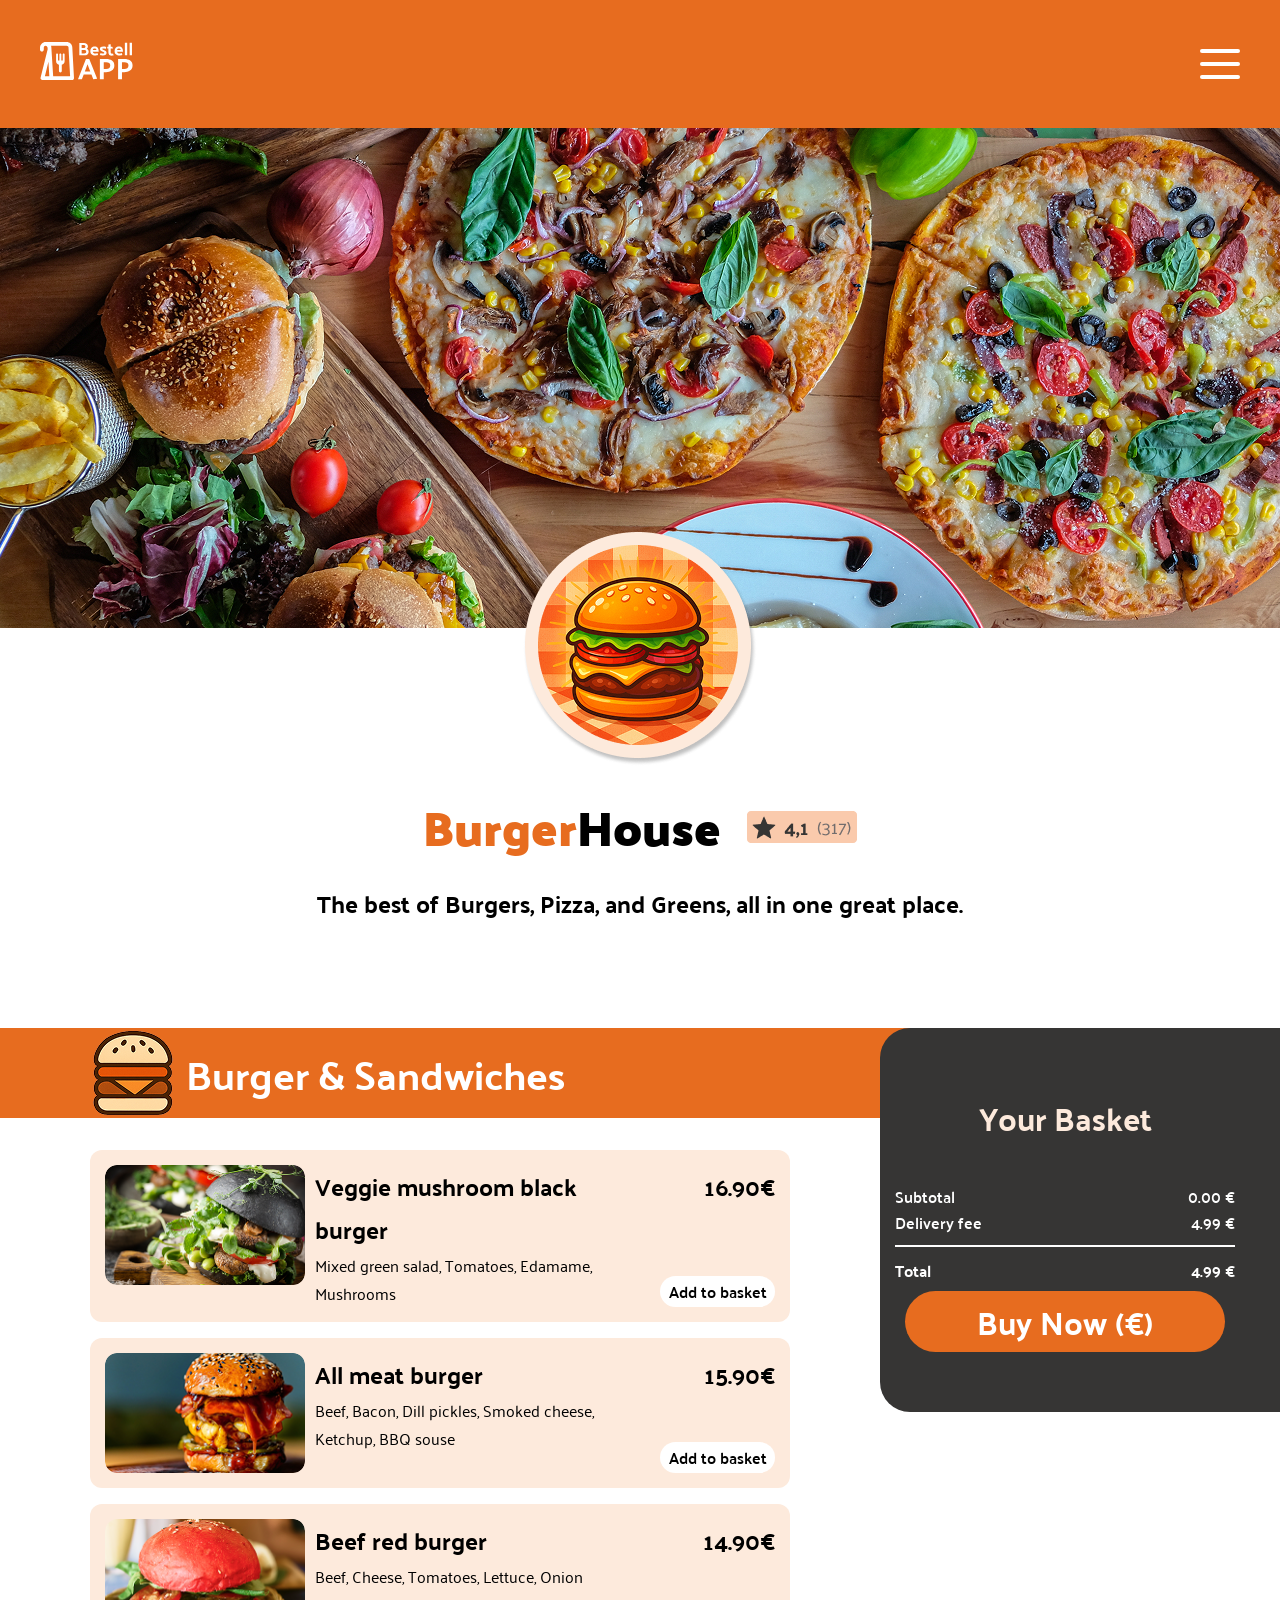
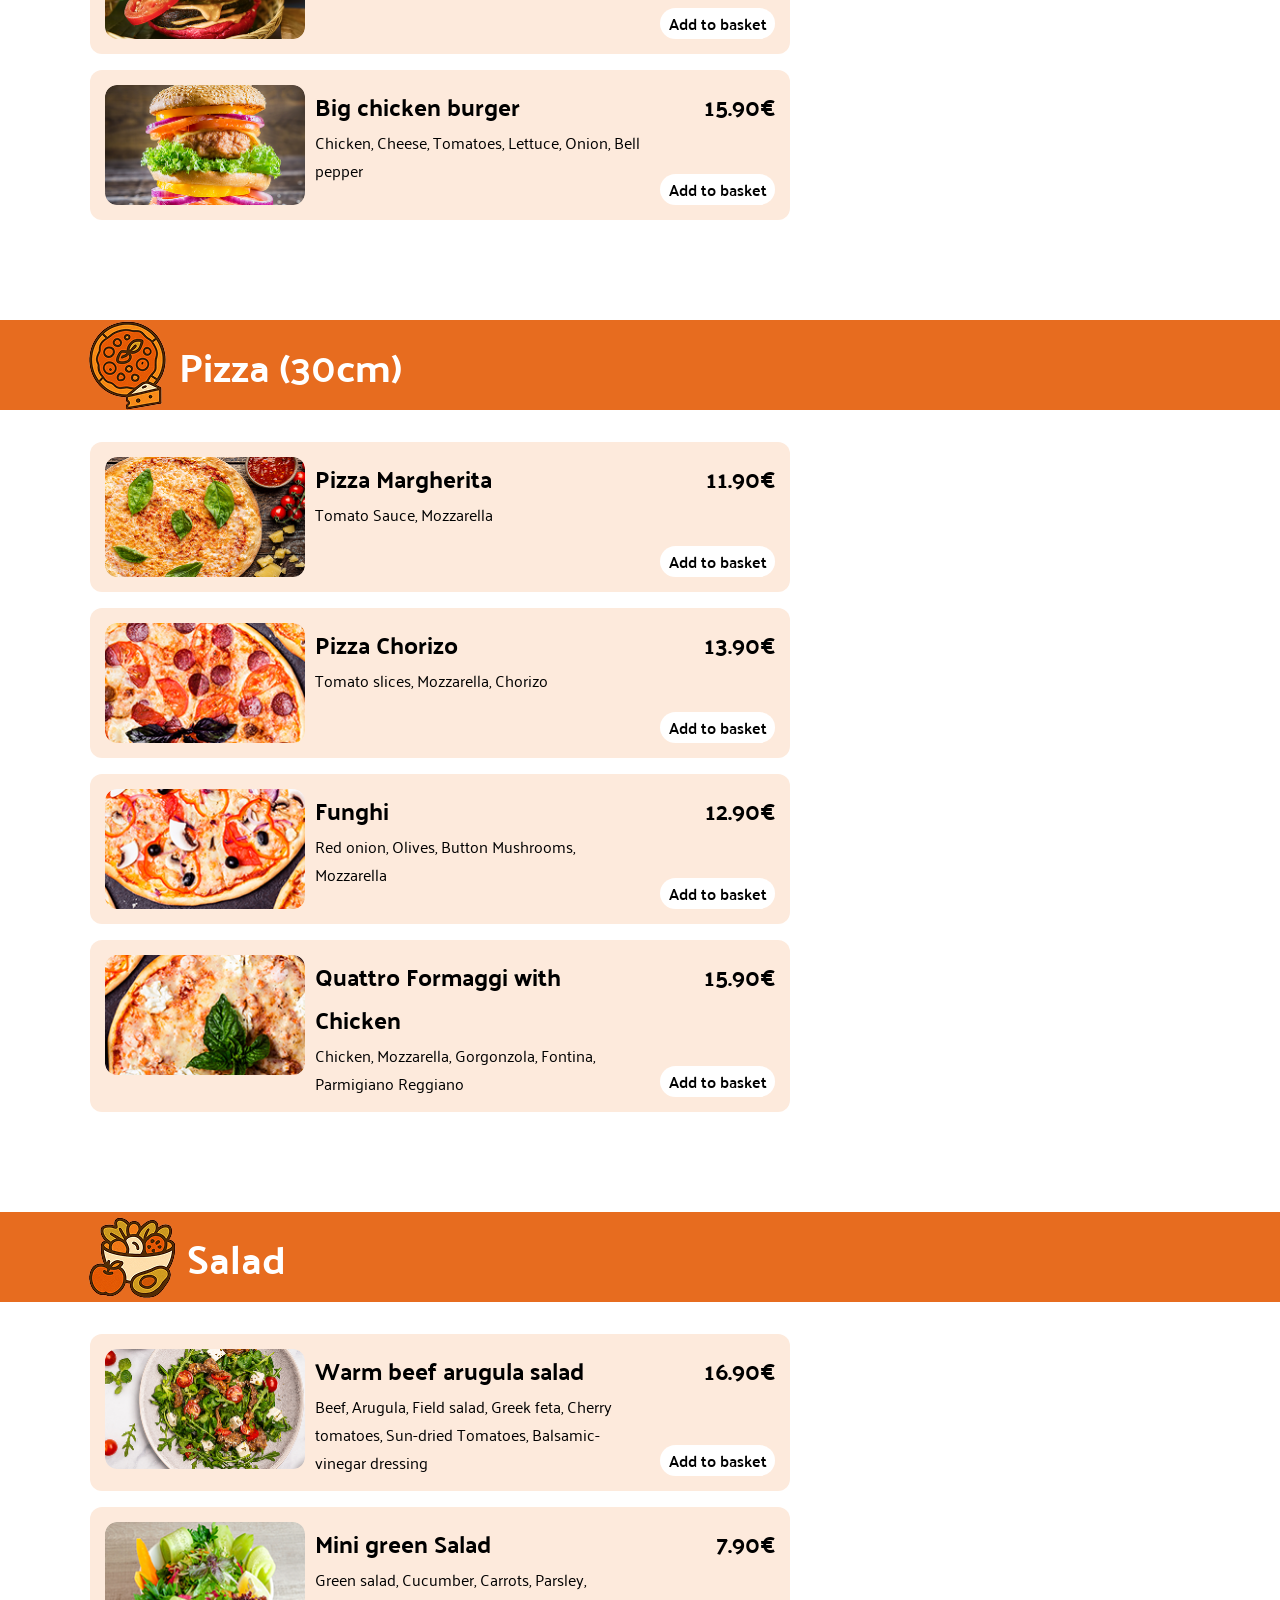
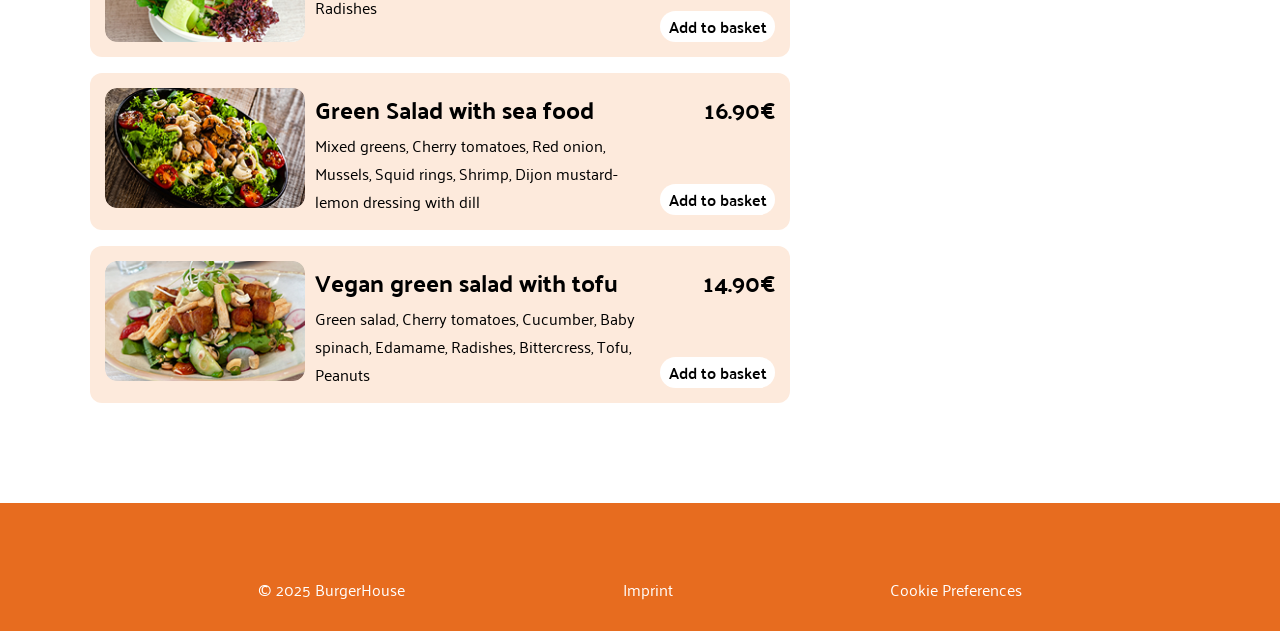
==== index.html @ 2a57d9c3 "style for 320 to 480 without basket" ====
<!DOCTYPE html>
<html lang="de">

<head>
    <meta charset="UTF-8">
    <meta name="viewport" content="width=device-width, initial-scale=1.0">
    <title>Bestell App</title>

    <link rel="icon" type="image/x-icon" href="./assets/icons/orders.svg">

    <link rel="stylesheet" href="styles.css">
    <link rel="stylesheet" href="./styles/standard.css">
    <link rel="stylesheet" href="./styles/fonts.css">
    <link rel="stylesheet" href="./styles/basket.css">
    <link rel="stylesheet" href="./styles/assets.css">
    <link rel="stylesheet" href="./styles/header.css">
    <link rel="stylesheet" href="./styles/footer.css">
    <link rel="stylesheet" href="./styles/media.css">

    <script src="./scripts/db.js"></script>
    <script src="./scripts/template.js"></script>
    <script src="script.js"></script>
</head>

<body onload="init()">
    <header>
        <div class="header_container">
            <a href="index.html"><img src="./assets/icons/Logo 02.svg" alt="Bestell App Logo"></a>
            <button class="burger_button" type="button" aria-label="Menü öffnen"><span class="line"></span><span
                    class="line"></span><span class="line"></span></button>
        </div>
    </header>

    <main>
        <section class="landing_section">
            <div class="hero">
                <img src="./assets/img/hero.png" alt="Bild mit viel Essen">
            </div>
            <div class="headline_content">
                <figure class="burger_house_logo">
                    <img src="./assets/img/logo.png" alt="BurgerHouse Logo">
                </figure>
                <div class="headline">
                    <h1><span>Burger</span>House</h1>
                    <img src="./assets/img/stars.png" alt="Bewertung">
                </div>
                <h3>The best of Burgers, Pizza, and Greens, all in one great place.</h3>
            </div>
        </section>

        <section class="main_content_section">
            <section class="menu_section">
                <div class="section_headline">
                    <div class="section_headline_background"></div>
                    <div class="section_headline_content">
                        <img src="./assets/icons/burger.png" alt="Burger Logo">
                        <h2>Burger <span>& Sandwiches</span></h2>
                    </div>
                </div>

                <section class="burger section_container">
                    <div class="menu" id="burgers"></div>
                </section>

                <div class="section_headline">
                    <div class="section_headline_background"></div>
                    <div class="section_headline_content">
                        <img src="./assets/icons/Pizza 1.png" alt="Pizza Logo">
                        <h2>Pizza (30cm)</h2>
                    </div>
                </div>

                <section class="pizza section_container">
                    <div class="menu" id="pizza"></div>
                </section>

                <div class="section_headline">
                    <div class="section_headline_background"></div>
                    <div class="section_headline_content">
                        <img src="./assets/icons/Salad 1.png" alt="Salad Logo">
                        <h2>Salad</h2>
                    </div>
                </div>

                <section class="salad section_container">
                    <div class="menu" id="salad"></div>
                </section>
            </section>
            <section class="basket_section">
                <div class="basket_container">
                    <div class="basket_content">
                        <h3>Your Basket</h3>
                        <div class="menu_in_basket" id="basket"></div>
                        <div class="prices">
                            <div class="price">
                                <p>Subtotal</p>
                                <p id="subtotal">0.00 €</p>
                            </div>
                            <div class="price">
                                <p>Delivery fee</p>
                                <p>4.99 €</p>
                            </div>
                            <p class="breakline"></p>
                            <div class="total_price price">
                                <p>Total</p>
                                <p id="total">4.99 €</p>
                            </div>
                        </div>
                        <button class="buy_button" id="buy_button" onclick="openOrderDialog()">Buy Now (€)</button>
                    </div>
                </div>
                <dialog class="order_dialog" id="order_dialog">
                    <div class="close_button_container">
                        <button class="close_button" onclick="closeOrderDialog()" id="closeButton">X</button>
                    </div>
                    <img src="./assets/icons/van.svg" alt="Lieferwagen">
                    <h2>Order confirmed!</h2>
                    <h3>Your food is on the way!</h3>
                </dialog>
            </section>
        </section>
    </main>

    <footer>
        <div class="footer_container">
            <div class="copyright">&copy; 2025 BurgerHouse</div>
            <a href="imprint.html">Imprint</a>
            <a href="">Cookie Preferences</a>
        </div>
    </footer>
</body>

</html>
---- styles.css ----
body {
    overflow-x: hidden;
}

.landing_section {
    display: flex;
    justify-content: center;
    align-items: center;
    height: 100vh;
}

.hero {
    position: absolute;
    top: 120px;
    z-index: -1;
    display: flex;
    justify-content: center;
    align-items: center;
    object-fit: cover;
    overflow: hidden;
    max-width: 1440px;
}

.headline_content {
    display: flex;
    flex-direction: column;
    justify-content: center;
    align-items: center;
}

.burger_house_logo {
    padding-top: 300px;
}

.headline {
    display: flex;
    justify-content: center;
    align-items: center;
    gap: 26px;
    padding: 10px 0;
}

h1 {
    font-family: 'Palanquin Dark';
    font-size: 48px;
    font-weight: 700;
}

h1>span {
    color: rgba(231, 108, 31, 1);
    font-family: 'Palanquin Dark';
    font-size: 48px;
    font-weight: 700;
}

h2 {
    font-size: 40px;
    color: white;
}

h2 > span {
    font-size: 40px;
    color: white;
}

h3 {
    font-size: 24px;
}

.main_content_section {
    display: flex;
}

.menu_section {
    display: flex;
    width: calc(100% - 400px);
    flex-direction: column;
    justify-content: center;
    align-items: center;
}

.section_headline {
    position: relative;
    display: flex;
    height: 90px;
    width: 100%;
}

.section_headline_background {
    position: absolute;
    top: 0;
    left: 0;
    height: 90px;
    width: 100vw;
    background-color: rgba(231, 108, 31, 1);
}

.section_headline_content {
    position: absolute;
    display: flex;
    align-items: center;
    padding-left: 10%;
    gap: 10px;
}

.section_container {
    display: flex;
    flex-direction: column;
    padding-top: 32px;
    padding-bottom: 100px;
}

.menu {
    display: flex;
    flex-direction: column;
    align-items: center;
    gap: 16px;
}

.menu_box {
    display: flex;
    flex-direction: row;
    justify-content: flex-start;
    background-color: rgba(253, 234, 220, 1);
    width: 700px;
    border-radius: 12px;
    padding: 15px;
    gap: 10px;
}

.menu_content {
    display: flex;
    width: 100%;
    justify-content: space-between;
    gap: 10px;
}

.menu_image {
    width: 200px;
    height: 120px;
    border-radius: 12px;
}

.right_content {
    display: flex;
    flex-direction: column;
    align-items: flex-end;
    justify-content: space-between;
}

.price {
    display: flex;
    align-items: center;
    justify-content: space-between;
    height: 26px;
}

.total_price {
    font-weight: bold;
}

.breakline {
    width: 100%;
    height: 2px;
    background-color: white;
    margin: 10px 0;
}

.order_dialog {
    position: fixed;
    top: 50%;
    left: 50%;
    transform: translate(-50%, -50%);
    margin: 0;
    display: none;
    flex-direction: column;
    align-items: center;
    background-color: rgba(54, 53, 52, 1);
    border-radius: 30px;
    border: none;
}

.order_dialog[open] {
    display: flex;
}

.order_dialog::backdrop {
    background-color: rgba(0, 0, 0, 0.5);
}

.order_dialog > img {
    width: 80px;
    height: 57px;
}

.order_dialog > h3 {
    color: white;
}

.close_button {
    background-color: rgba(54, 53, 52, 1);
    border: none;
    color: white;
    cursor: pointer;
}

.close_button:hover {
    color: rgba(231, 108, 31, 1);
}

.close_button_container {
    display: flex;
    justify-content: flex-end;
    width: 100%;;
}
---- styles/standard.css ----
* {
    box-sizing: border-box;
    margin: 0;
    scroll-behavior: smooth;
    font-family: 'Palanquin';
    text-decoration: none;
    font-size: 16px;
}
---- styles/fonts.css ----
/* palanquin-100 - latin */
@font-face {
  font-display: swap; /* Check https://developer.mozilla.org/en-US/docs/Web/CSS/@font-face/font-display for other options. */
  font-family: 'Palanquin';
  font-style: normal;
  font-weight: 100;
  src: url('../assets/fonts/palanquin-v17-latin-100.woff2') format('woff2'), /* Chrome 36+, Opera 23+, Firefox 39+, Safari 12+, iOS 10+ */
       url('../assets/fonts/palanquin-v17-latin-100.ttf') format('truetype'); /* Chrome 4+, Firefox 3.5+, IE 9+, Safari 3.1+, iOS 4.2+, Android Browser 2.2+ */
}
/* palanquin-200 - latin */
@font-face {
  font-display: swap; /* Check https://developer.mozilla.org/en-US/docs/Web/CSS/@font-face/font-display for other options. */
  font-family: 'Palanquin';
  font-style: normal;
  font-weight: 200;
  src: url('../assets/fonts/palanquin-v17-latin-200.woff2') format('woff2'), /* Chrome 36+, Opera 23+, Firefox 39+, Safari 12+, iOS 10+ */
       url('../assets/fonts/palanquin-v17-latin-200.ttf') format('truetype'); /* Chrome 4+, Firefox 3.5+, IE 9+, Safari 3.1+, iOS 4.2+, Android Browser 2.2+ */
}
/* palanquin-300 - latin */
@font-face {
  font-display: swap; /* Check https://developer.mozilla.org/en-US/docs/Web/CSS/@font-face/font-display for other options. */
  font-family: 'Palanquin';
  font-style: normal;
  font-weight: 300;
  src: url('../assets/fonts/palanquin-v17-latin-300.woff2') format('woff2'), /* Chrome 36+, Opera 23+, Firefox 39+, Safari 12+, iOS 10+ */
       url('../assets/fonts/palanquin-v17-latin-300.ttf') format('truetype'); /* Chrome 4+, Firefox 3.5+, IE 9+, Safari 3.1+, iOS 4.2+, Android Browser 2.2+ */
}
/* palanquin-regular - latin */
@font-face {
  font-display: swap; /* Check https://developer.mozilla.org/en-US/docs/Web/CSS/@font-face/font-display for other options. */
  font-family: 'Palanquin';
  font-style: normal;
  font-weight: 400;
  src: url('../assets/fonts/palanquin-v17-latin-regular.woff2') format('woff2'), /* Chrome 36+, Opera 23+, Firefox 39+, Safari 12+, iOS 10+ */
       url('../assets/fonts/palanquin-v17-latin-regular.ttf') format('truetype'); /* Chrome 4+, Firefox 3.5+, IE 9+, Safari 3.1+, iOS 4.2+, Android Browser 2.2+ */
}
/* palanquin-500 - latin */
@font-face {
  font-display: swap; /* Check https://developer.mozilla.org/en-US/docs/Web/CSS/@font-face/font-display for other options. */
  font-family: 'Palanquin';
  font-style: normal;
  font-weight: 500;
  src: url('../assets/fonts/palanquin-v17-latin-500.woff2') format('woff2'), /* Chrome 36+, Opera 23+, Firefox 39+, Safari 12+, iOS 10+ */
       url('../assets/fonts/palanquin-v17-latin-500.ttf') format('truetype'); /* Chrome 4+, Firefox 3.5+, IE 9+, Safari 3.1+, iOS 4.2+, Android Browser 2.2+ */
}
/* palanquin-600 - latin */
@font-face {
  font-display: swap; /* Check https://developer.mozilla.org/en-US/docs/Web/CSS/@font-face/font-display for other options. */
  font-family: 'Palanquin';
  font-style: normal;
  font-weight: 600;
  src: url('../assets/fonts/palanquin-v17-latin-600.woff2') format('woff2'), /* Chrome 36+, Opera 23+, Firefox 39+, Safari 12+, iOS 10+ */
       url('../assets/fonts/palanquin-v17-latin-600.ttf') format('truetype'); /* Chrome 4+, Firefox 3.5+, IE 9+, Safari 3.1+, iOS 4.2+, Android Browser 2.2+ */
}
/* palanquin-700 - latin */
@font-face {
  font-display: swap; /* Check https://developer.mozilla.org/en-US/docs/Web/CSS/@font-face/font-display for other options. */
  font-family: 'Palanquin';
  font-style: normal;
  font-weight: 700;
  src: url('../assets/fonts/palanquin-v17-latin-700.woff2') format('woff2'), /* Chrome 36+, Opera 23+, Firefox 39+, Safari 12+, iOS 10+ */
       url('../assets/fonts/palanquin-v17-latin-700.ttf') format('truetype'); /* Chrome 4+, Firefox 3.5+, IE 9+, Safari 3.1+, iOS 4.2+, Android Browser 2.2+ */
}
/* palanquin-dark-regular - latin */
@font-face {
  font-display: swap; /* Check https://developer.mozilla.org/en-US/docs/Web/CSS/@font-face/font-display for other options. */
  font-family: 'Palanquin Dark';
  font-style: normal;
  font-weight: 400;
  src: url('../assets/fonts/palanquin-dark-v17-latin-regular.woff2') format('woff2'), /* Chrome 36+, Opera 23+, Firefox 39+, Safari 12+, iOS 10+ */
       url('../assets/fonts/palanquin-dark-v17-latin-regular.ttf') format('truetype'); /* Chrome 4+, Firefox 3.5+, IE 9+, Safari 3.1+, iOS 4.2+, Android Browser 2.2+ */
}
/* palanquin-dark-500 - latin */
@font-face {
  font-display: swap; /* Check https://developer.mozilla.org/en-US/docs/Web/CSS/@font-face/font-display for other options. */
  font-family: 'Palanquin Dark';
  font-style: normal;
  font-weight: 500;
  src: url('../assets/fonts/palanquin-dark-v17-latin-500.woff2') format('woff2'), /* Chrome 36+, Opera 23+, Firefox 39+, Safari 12+, iOS 10+ */
       url('../assets/fonts/palanquin-dark-v17-latin-500.ttf') format('truetype'); /* Chrome 4+, Firefox 3.5+, IE 9+, Safari 3.1+, iOS 4.2+, Android Browser 2.2+ */
}
/* palanquin-dark-600 - latin */
@font-face {
  font-display: swap; /* Check https://developer.mozilla.org/en-US/docs/Web/CSS/@font-face/font-display for other options. */
  font-family: 'Palanquin Dark';
  font-style: normal;
  font-weight: 600;
  src: url('../assets/fonts/palanquin-dark-v17-latin-600.woff2') format('woff2'), /* Chrome 36+, Opera 23+, Firefox 39+, Safari 12+, iOS 10+ */
       url('../assets/fonts/palanquin-dark-v17-latin-600.ttf') format('truetype'); /* Chrome 4+, Firefox 3.5+, IE 9+, Safari 3.1+, iOS 4.2+, Android Browser 2.2+ */
}
/* palanquin-dark-700 - latin */
@font-face {
  font-display: swap; /* Check https://developer.mozilla.org/en-US/docs/Web/CSS/@font-face/font-display for other options. */
  font-family: 'Palanquin Dark';
  font-style: normal;
  font-weight: 700;
  src: url('../assets/fonts/palanquin-dark-v17-latin-700.woff2') format('woff2'), /* Chrome 36+, Opera 23+, Firefox 39+, Safari 12+, iOS 10+ */
       url('../assets/fonts/palanquin-dark-v17-latin-700.ttf') format('truetype'); /* Chrome 4+, Firefox 3.5+, IE 9+, Safari 3.1+, iOS 4.2+, Android Browser 2.2+ */
}
---- styles/basket.css ----
.basket_section {
    display: flex;
    width: 400px;
}

.basket_container {
    position: sticky;
    top: 20px;
    display: flex;
    width: 400px;
    height: fit-content;
    background-color: rgba(54, 53, 52, 1);
    border-top-left-radius: 30px;
    border-bottom-left-radius: 30px;
}

.basket_content {
    display: flex;
    width: 340px;
    height: auto;
    flex-direction: column;
    align-items: center;
    padding-left: 30px;
    padding-top: 60px;
    padding-bottom: 60px;
    gap: 8px;
}

.basket_content > h3 {
    color: rgba(253, 234, 220, 1);
    font-size: 32px;
    padding-bottom: 20px;
}

.basket_menu_box {
    display: flex;
    flex-direction: column;
    background-color: rgba(253, 234, 220, 1);
    border-radius: 20px;
    width: 340px;
    padding: 12px;
}

.basket_menu_box h3 {
    color: black;
}

.basket_menu_content {
    display: flex;
    justify-content: space-between;
}

.basket_menu_content p {
    font-weight: 700;
}

.prices {
    color: white;
    width: 340px;
    font-weight: 600;
}

.menu_in_basket {
    display: flex;
    flex-direction: column;
    gap: 8px;
}

.selection_field {
    display: flex;
    justify-content: center;
    align-items: center;
}

.selection_field > p {
    font-size: 24px;
    padding: 0px 3px 5px 3px;
}
---- styles/assets.css ----
.burger_button {
    width: 40px;
    height: 30px;
    background: transparent;
    border: none;
    cursor: pointer;
    display: flex;
    flex-direction: column;
    justify-content: space-between;
    padding: 0;
}

.line {
    width: 100%;
    height: 4px;
    background-color: white;
    border-radius: 2px;
    transition: all 0.3s ease;
}

.add_button {
    display: flex;
    background-color: white;
    border: none;
    border-radius: 20px;
    font-size: 16px;
    font-weight: 600;
    justify-content: center;
    align-items: center;
    width: 115px;
    cursor: pointer;
}

.add_button:hover {
    color: rgba(231, 108, 31, 1);
    box-shadow: 0px 10px 15px -3px rgba(0,0,0,0.1);
}

.added_button {
    width: 80px;
    color: rgba(231, 108, 31, 1);
}

.buy_button {
    display: flex;
    background-color: rgba(231, 108, 31, 1);
    color: white;
    border: none;
    border-radius: 60px;
    font-size: 32px;
    font-weight: 700;
    justify-content: center;
    align-items: center;
    width: 320px;
    cursor: pointer;
}

.buy_button:hover {
    background-color: white;
    color: rgba(231, 108, 31, 1);
    box-shadow: 0px 10px 15px -3px rgba(255,255,255,0.5);
}

.trash_button {
    display: flex;
    width: 24px;
    height: 24px;
    background-color: rgba(253, 234, 220, 1);
    background-image: url(../assets/icons/trash.svg);
    object-fit: cover;
    overflow: hidden;
    border: none;
    cursor: pointer;
}

.trash_button:hover {
    background-image: url(../assets/icons/delete.svg);
}

.selection_button {
    background-color: rgba(253, 234, 220, 1);
    border: none;
    font-size: 24px;
    font-weight: 600;
    padding: 0px 3px 5px 3px;
    cursor: pointer;
}

.selection_button:hover {
    color: rgba(231, 108, 31, 1);
}
---- styles/header.css ----
header {
    display: flex;
    background-color: rgba(231, 108, 31, 1);
    align-items: center;
    justify-content: center;
    height: 128px;
}

.header_container {
    display: flex;
    justify-content: space-between;
    align-items: center;
    width: 1200px;
}

.header_container > img {
    width: 93px;
    height: 38px;
}

.header_container > nav > img {
    width: 60px;
    height: 60px;
}
---- styles/footer.css ----
footer {
    display: flex;
    background-color: rgba(231, 108, 31, 1);
    justify-content: center;
    height: 128px;
}

.footer_container {
    display: flex;
    justify-content: space-evenly;
    width: 1200px;
    color: white;
    padding-top: 72px;
}

.footer_container a {
    text-decoration: none;
    color: white;
}
---- styles/media.css ----
@media screen and (max-width: 1300px) {

    header {
        padding-left: 30px;
        padding-right: 30px;
    }

}


@media screen and (max-width: 1150px) {

    h1 {
        font-size: 36px;
    }

    h1>span {
        font-size: 36px;
    }

    h2 {
        font-size: 30px;
    }

    h2>span {
        font-size: 30px;
    }

    h3 {
        font-size: 22px;
    }

    p {
        font-size: 14px;
    }

    .section_headline_content>img {
        width: 60px;
        height: 60px;
    }

    .section_headline_background {
        height: 60px;
    }

    .menu_section {
        width: calc(100% - 300px);
    }

    .menu_image {
        width: 160px;
        height: 96px;
    }

    .menu_box {
        width: 550px;
        align-items: center;
    }

    .basket_section {
        width: 300px;
    }

    .basket_container {
        top: 15px;
        width: 300px;
    }

    .basket_content {
        width: 260px;
        padding-top: 20px;
    }

    .basket_menu_box {
        width: 260px;
    }

    .basket_menu_box h3 {
        font-size: 22px;
    }

    .prices {
        width: 260px;
    }

    .buy_button {
        font-size: 26px;
        width: 260px;
    }

}

@media screen and (max-width: 900px) {

    h3 {
        font-size: 20px;
    }

    .menu_section {
        width: calc(100% - 250px);
    }

    .menu_image {
        width: 140px;
        height: 84px;
    }

    .menu_box {
        width: 480px;
    }

    .basket_section {
        width: 250px;
    }

    .basket_container {
        width: 250px;
    }


    .basket_content {
        width: 230px;
    }

    .basket_menu_box {
        width: 230px;
    }

    .basket_menu_box h3 {
        font-size: 22px;
    }

    .prices {
        width: 230px;
    }

    .buy_button {
        font-size: 22px;
        width: 230px;
    }

}

@media screen and (max-width: 768px) {

    .basket_section {
        display: none;
    }

    .headline_content>h3 {
        text-align: center;
    }

    h3 {
        font-size: 20px;
    }

    .menu_section {
        width: 100%;
    }

    .menu_image {
        width: 140px;
        height: 84px;
    }

    .menu_box {
        width: 450px;
    }

}

@media screen and (max-width: 480px) {

    header {
        height: 80px;
    }

    .landing_section {
        height: 700px;
    }

    .hero {
        height: 350px;
        top: 80px;
    }

    .burger_button {
        display: none;
    }

    .burger_house_logo {
        padding-top: 200px;
    }

    .burger_house_logo>img {
        width: 120px;
        height: 120px;
    }

    .headline {
        flex-direction: column;
        gap: 0;
    }

    .headline>img {
        width: 110px;
        height: 30px;
    }

    h2>span {
        display: none;
    }

    .section_headline_content {
        flex-direction: column;
        padding: 0;
        gap: 0;
    }

    .section_headline {
        align-items: flex-end;
        justify-content: center;
        padding-bottom: 30px;
    }

    .section_headline_content>h2 {
        line-height: 1.2;
        padding-bottom: 10px;
    }

    .menu_box {
        flex-direction: column;
        width: 310px;
        padding: 10px;
    }

    .menu_content {
        flex-direction: column;

    }

    .menu_image {
        width: 290px;
        height: 80px;
        object-fit: cover;
        overflow: hidden;
        border-radius: 12px;
    }

    .right_content {
        flex-direction: row;
    }

    .footer_container {
        flex-direction: column;
        align-items: center;
        padding-top: 0;
        justify-content: center;
    }

}
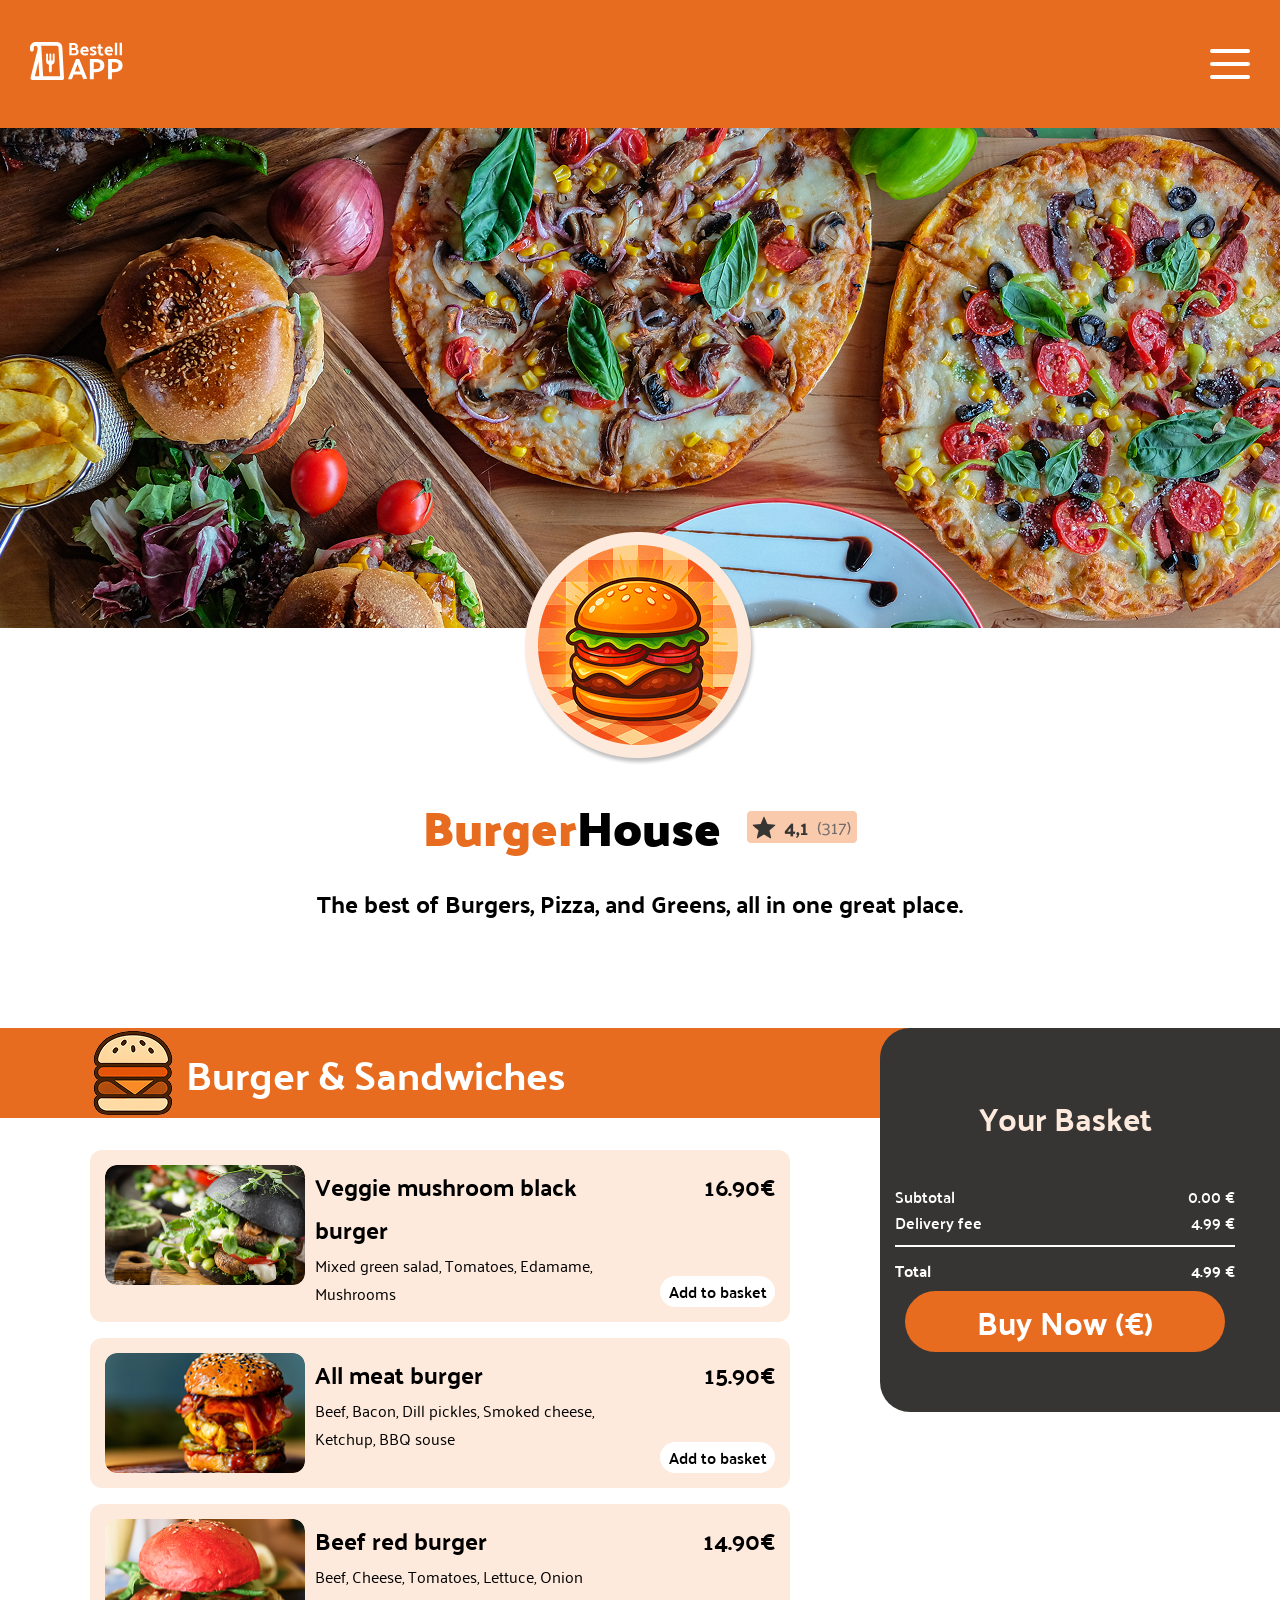
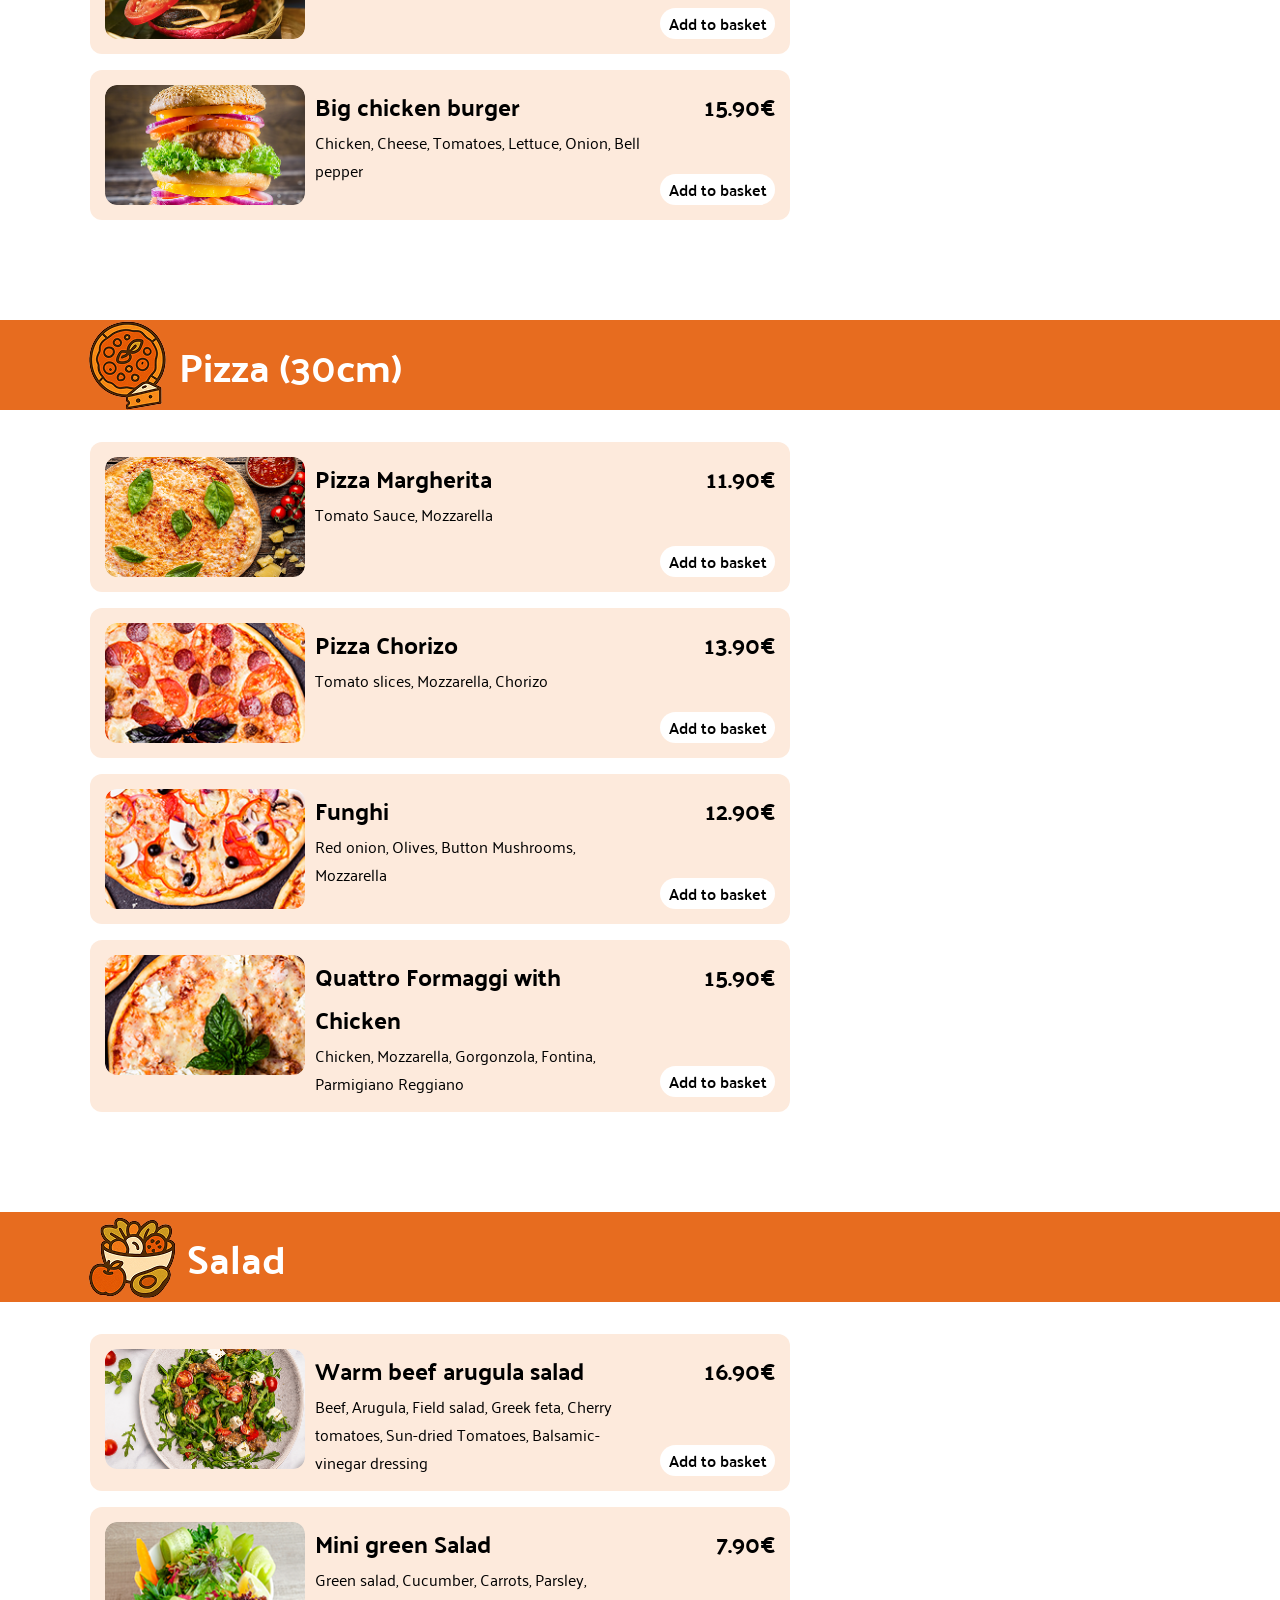
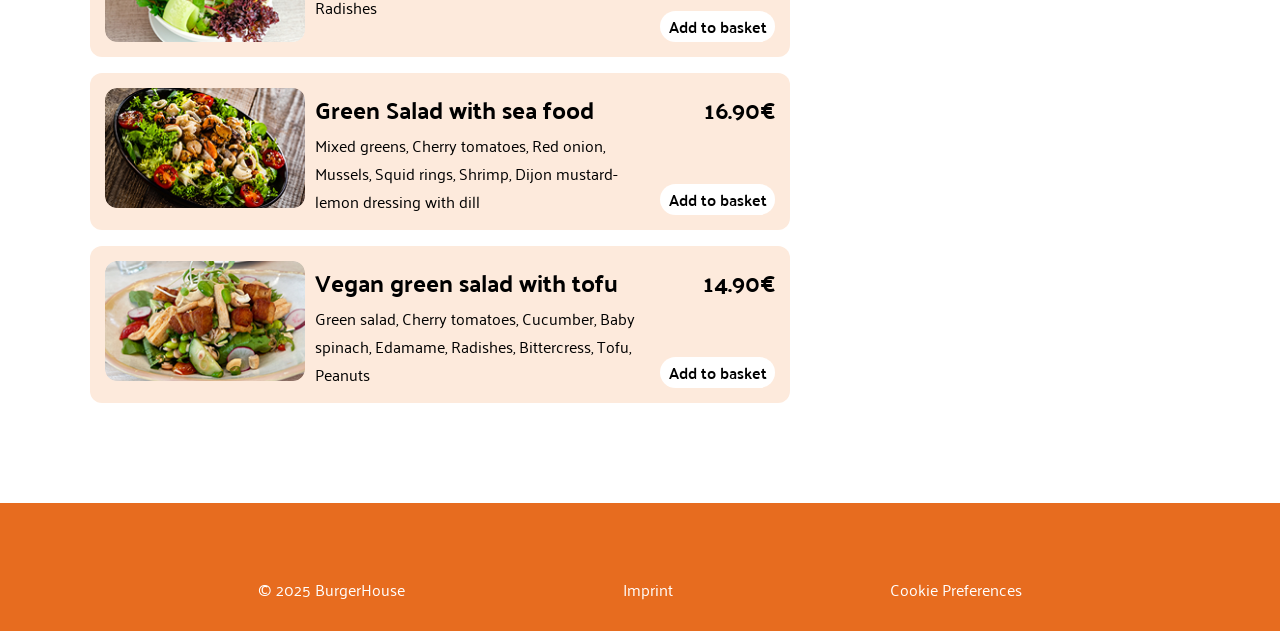
==== commit f0e7f639: "move styles.css in styles" ====
--- a/index.html
+++ b/index.html
@@ -8,7 +8,7 @@
 
     <link rel="icon" type="image/x-icon" href="./assets/icons/orders.svg">
 
-    <link rel="stylesheet" href="styles.css">
+    <link rel="stylesheet" href="./styles/styles.css">
     <link rel="stylesheet" href="./styles/standard.css">
     <link rel="stylesheet" href="./styles/fonts.css">
     <link rel="stylesheet" href="./styles/basket.css">
@@ -24,7 +24,7 @@
 
 <body onload="init()">
     <header>
-        <div class="header_container">
+        <div class="header_container" id="top">
             <a href="index.html"><img src="./assets/icons/Logo 02.svg" alt="Bestell App Logo"></a>
             <button class="burger_button" type="button" aria-label="Menü öffnen"><span class="line"></span><span
                     class="line"></span><span class="line"></span></button>
@@ -109,17 +109,25 @@
                         <button class="buy_button" id="buy_button" onclick="openOrderDialog()">Buy Now (€)</button>
                     </div>
                 </div>
-                <dialog class="order_dialog" id="order_dialog">
-                    <div class="close_button_container">
-                        <button class="close_button" onclick="closeOrderDialog()" id="closeButton">X</button>
-                    </div>
-                    <img src="./assets/icons/van.svg" alt="Lieferwagen">
-                    <h2>Order confirmed!</h2>
-                    <h3>Your food is on the way!</h3>
-                </dialog>
+
             </section>
         </section>
     </main>
+
+    <dialog class="order_dialog" id="order_dialog">
+        <div class="close_button_container">
+            <button class="close_button" onclick="closeOrderDialog()" id="closeButton">X</button>
+        </div>
+        <img src="./assets/icons/van.svg" alt="Lieferwagen">
+        <h2>Order confirmed!</h2>
+        <h3>Your food is on the way!</h3>
+    </dialog>
+
+    <dialog class="basket_dialog_mobile" id="basket_dialog_mobile" onclick="closeBasketDialogOnBackdrop(event)">
+        <div class="close_button_container">
+            <button class="close_button" onclick="closeBasketDialog()">X</button>
+        </div>
+    </dialog>
 
     <footer>
         <div class="footer_container">
@@ -127,6 +135,13 @@
             <a href="imprint.html">Imprint</a>
             <a href="">Cookie Preferences</a>
         </div>
+        <nav class="nav_bar">
+            <a href="#top"><button class="nav_button"><img src="/assets/icons/Home.svg" alt="Haus Logo"></button></a>
+            <button class="nav_button"><img src="/assets/icons/Profile.svg" alt="Profil Logo"></button>
+            <button class="nav_button"><img src="/assets/icons/orders.svg" alt="Bestell Logo"></button>
+            <button class="nav_button" id="basket_button" onclick="openBasketDialog()"><img
+                    src="/assets/icons/basket.svg" alt="Warenkorb Logo" id="basket_icon"></button>
+        </nav>
     </footer>
 </body>
 
--- a/styles/styles.css
+++ b/styles/styles.css
@@ -0,0 +1,245 @@
+body {
+    overflow-x: hidden;
+}
+
+.landing_section {
+    display: flex;
+    justify-content: center;
+    align-items: center;
+    height: 100vh;
+}
+
+.hero {
+    position: absolute;
+    top: 120px;
+    z-index: -1;
+    display: flex;
+    justify-content: center;
+    align-items: center;
+    object-fit: cover;
+    overflow: hidden;
+    max-width: 1440px;
+}
+
+.headline_content {
+    display: flex;
+    flex-direction: column;
+    justify-content: center;
+    align-items: center;
+}
+
+.burger_house_logo {
+    padding-top: 300px;
+}
+
+.headline {
+    display: flex;
+    justify-content: center;
+    align-items: center;
+    gap: 26px;
+    padding: 10px 0;
+}
+
+h1 {
+    font-family: 'Palanquin Dark';
+    font-size: 48px;
+    font-weight: 700;
+}
+
+h1>span {
+    color: rgba(231, 108, 31, 1);
+    font-family: 'Palanquin Dark';
+    font-size: 48px;
+    font-weight: 700;
+}
+
+h2 {
+    font-size: 40px;
+    color: white;
+}
+
+h2 > span {
+    font-size: 40px;
+    color: white;
+}
+
+h3 {
+    font-size: 24px;
+}
+
+.main_content_section {
+    display: flex;
+}
+
+.menu_section {
+    display: flex;
+    width: calc(100% - 400px);
+    flex-direction: column;
+    justify-content: center;
+    align-items: center;
+}
+
+.section_headline {
+    position: relative;
+    display: flex;
+    height: 90px;
+    width: 100%;
+}
+
+.section_headline_background {
+    position: absolute;
+    top: 0;
+    left: 0;
+    height: 90px;
+    width: 100vw;
+    background-color: rgba(231, 108, 31, 1);
+}
+
+.section_headline_content {
+    position: absolute;
+    display: flex;
+    align-items: center;
+    padding-left: 10%;
+    gap: 10px;
+}
+
+.section_container {
+    display: flex;
+    flex-direction: column;
+    padding-top: 32px;
+    padding-bottom: 100px;
+}
+
+.menu {
+    display: flex;
+    flex-direction: column;
+    align-items: center;
+    gap: 16px;
+}
+
+.menu_box {
+    display: flex;
+    flex-direction: row;
+    justify-content: flex-start;
+    background-color: rgba(253, 234, 220, 1);
+    width: 700px;
+    border-radius: 12px;
+    padding: 15px;
+    gap: 10px;
+}
+
+.menu_content {
+    display: flex;
+    width: 100%;
+    justify-content: space-between;
+    gap: 10px;
+}
+
+.menu_image {
+    width: 200px;
+    height: 120px;
+    border-radius: 12px;
+}
+
+.right_content {
+    display: flex;
+    flex-direction: column;
+    align-items: flex-end;
+    justify-content: space-between;
+}
+
+.price {
+    display: flex;
+    align-items: center;
+    justify-content: space-between;
+    height: 26px;
+}
+
+.total_price {
+    font-weight: bold;
+}
+
+.breakline {
+    width: 100%;
+    height: 2px;
+    background-color: white;
+    margin: 10px 0;
+}
+
+.order_dialog {
+    position: fixed;
+    top: 50%;
+    left: 50%;
+    transform: translate(-50%, -50%);
+    margin: 0;
+    display: none;
+    flex-direction: column;
+    align-items: center;
+    background-color: rgba(54, 53, 52, 1);
+    border-radius: 30px;
+    border: none;
+}
+
+.order_dialog[open] {
+    display: flex;
+}
+
+.order_dialog::backdrop {
+    background-color: rgba(0, 0, 0, 0.5);
+}
+
+.order_dialog > img {
+    width: 80px;
+    height: 57px;
+}
+
+.order_dialog > h3 {
+    color: white;
+}
+
+.basket_dialog_mobile {
+    border: none;
+    padding: 0;
+    margin: 0 auto;
+    width: 90%;
+    max-width: 90%;
+    height: auto;
+    max-height: 90vh;
+    position: fixed;
+    bottom: 80px;
+    left: 0;
+    right: 0;
+    top: auto;
+    border-radius: 16px 16px 0 0;
+    background-color: rgba(54, 53, 52, 1);
+}
+
+.basket_dialog_mobile::backdrop {
+    background: rgba(0, 0, 0, 0.5);
+}
+
+.basket_dialog_mobile.slide_in {
+    animation: slideIn 0.3s ease-out forwards;
+}
+
+.basket_dialog_mobile.slide_out {
+    animation: slideOut 0.3s ease-in forwards;
+}
+
+@keyframes slideIn {
+    from {
+        transform: translateY(100%);
+    }
+    to {
+        transform: translateY(0);
+    }
+}
+
+@keyframes slideOut {
+    from {
+        transform: translateY(0);
+    }
+    to {
+        transform: translateY(100%);
+    }
+}
--- a/styles/assets.css
+++ b/styles/assets.css
@@ -88,4 +88,30 @@
 
 .selection_button:hover {
     color: rgba(231, 108, 31, 1);
+}
+
+.close_button {
+    background-color: rgba(54, 53, 52, 1);
+    border: none;
+    color: white;
+    cursor: pointer;
+}
+
+.close_button:hover {
+    color: rgba(231, 108, 31, 1);
+}
+
+.close_button_container {
+    display: flex;
+    justify-content: flex-end;
+    width: 100%;;
+}
+
+.nav_button {
+    background-color: rgba(54, 53, 52, 1);
+    border: none;
+}
+
+.nav_button > img:hover {
+    cursor: pointer;
 }
--- a/styles/header.css
+++ b/styles/header.css
@@ -10,7 +10,7 @@
     display: flex;
     justify-content: space-between;
     align-items: center;
-    width: 1200px;
+    width: 1440px;
 }
 
 .header_container > img {
--- a/styles/footer.css
+++ b/styles/footer.css
@@ -16,4 +16,12 @@
 .footer_container a {
     text-decoration: none;
     color: white;
+}
+
+.nav_bar {
+    display: none;
+    justify-content: space-around;
+    height: 80px;
+    width: 100%;
+    background-color: rgba(54, 53, 52, 1);
 }
--- a/styles/media.css
+++ b/styles/media.css
@@ -199,7 +199,7 @@
     }
 
     .headline {
-        flex-direction: column;
+        flex-direction: column-reverse;
         gap: 0;
     }
 
@@ -253,10 +253,55 @@
     }
 
     .footer_container {
-        flex-direction: column;
+        flex-direction: column-reverse;
         align-items: center;
         padding-top: 0;
         justify-content: center;
-    }
-
+        height: 130px;
+        width: 100%;
+    }
+
+    footer {
+        flex-direction: column;
+        height: 210px;
+        padding-bottom: 80px;
+    }
+
+    .nav_bar {
+        position: fixed;
+        display: flex;
+        align-items: center;
+        bottom: 0;
+    }
+
+    .close_button_container {
+        padding-right: 10px;
+        padding-top: 5px;
+    }
+
+    .basket_container {
+        width: 100%;
+    }
+
+    .basket_content {
+        width: 100%;
+        padding: 0 10px 30px 10px;
+    }
+
+    .basket_content>h3 {
+        padding-bottom: 0;
+    }
+
+    .basket_menu_box {
+        width: 100%;
+    }
+
+    .prices {
+        width: 70%;
+    }
+
+    .order_dialog {
+        width: 90%;
+        max-width: 90%;
+    }
 }
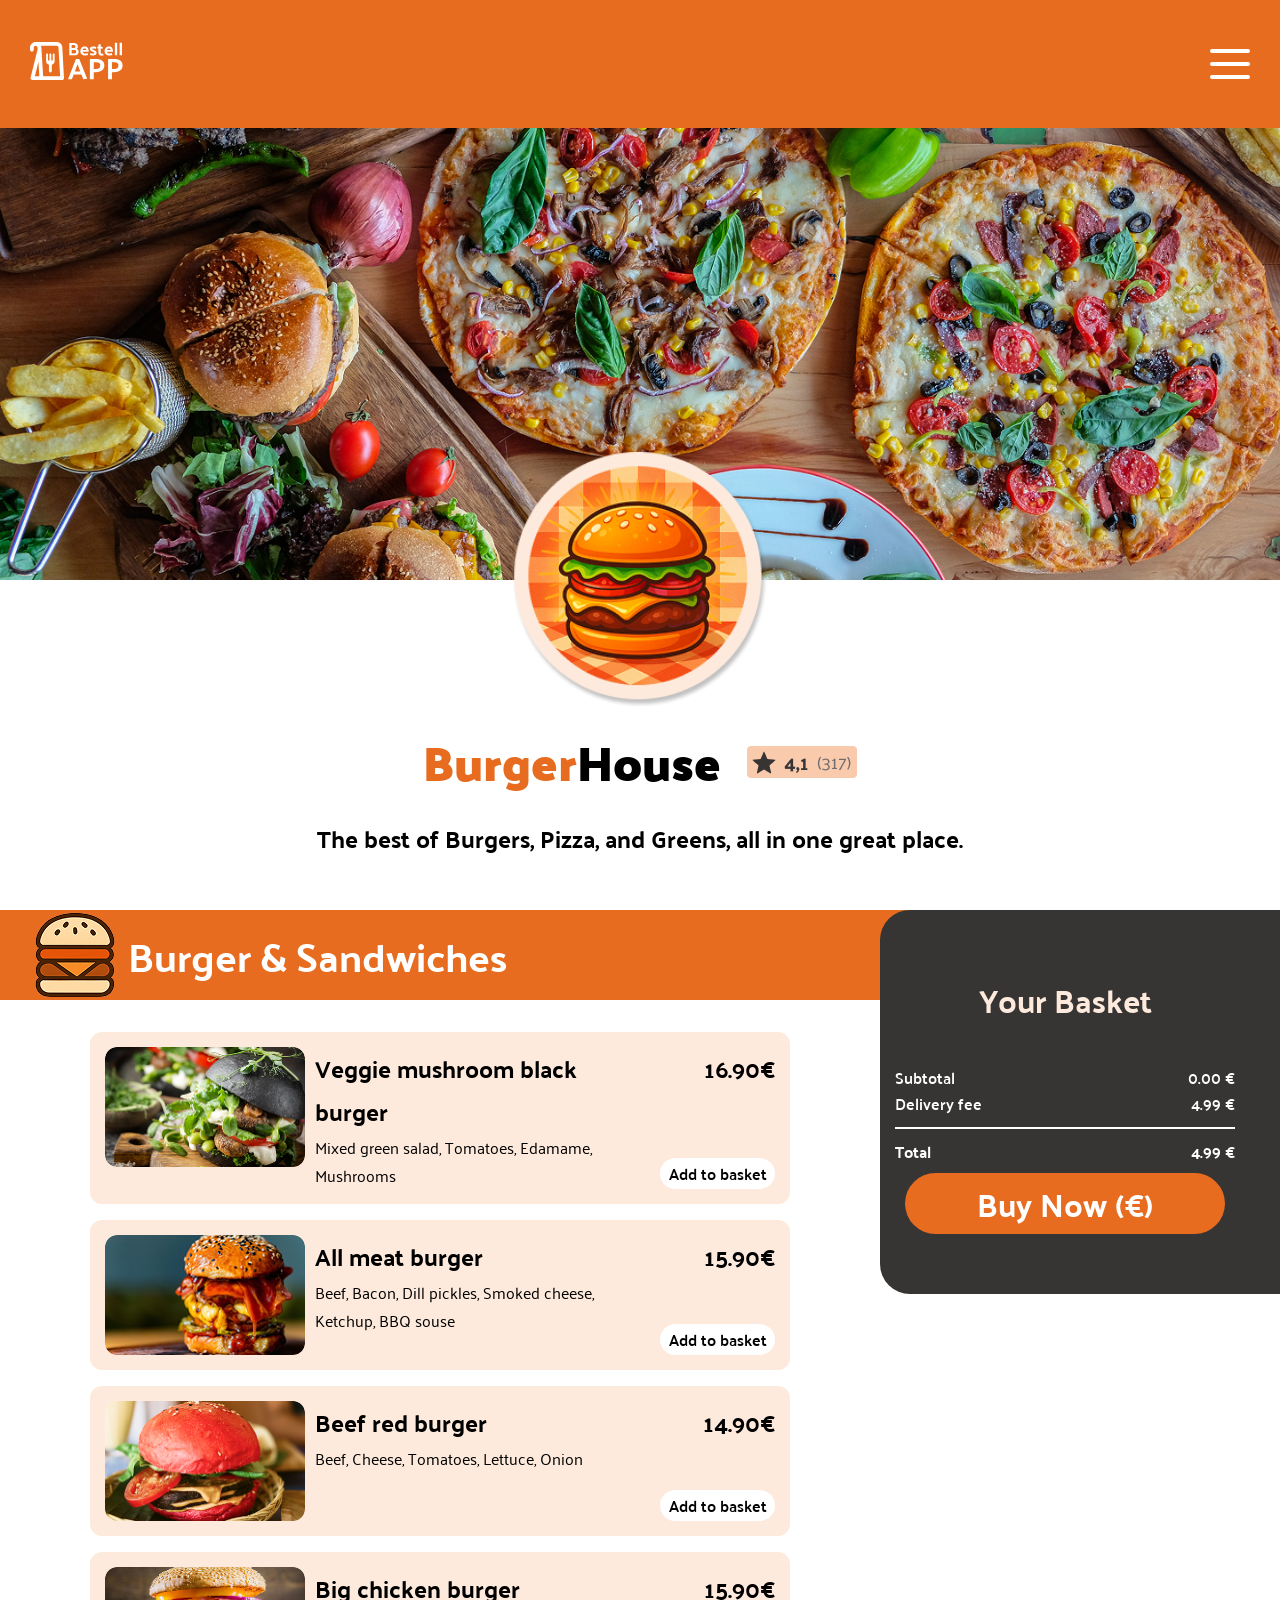
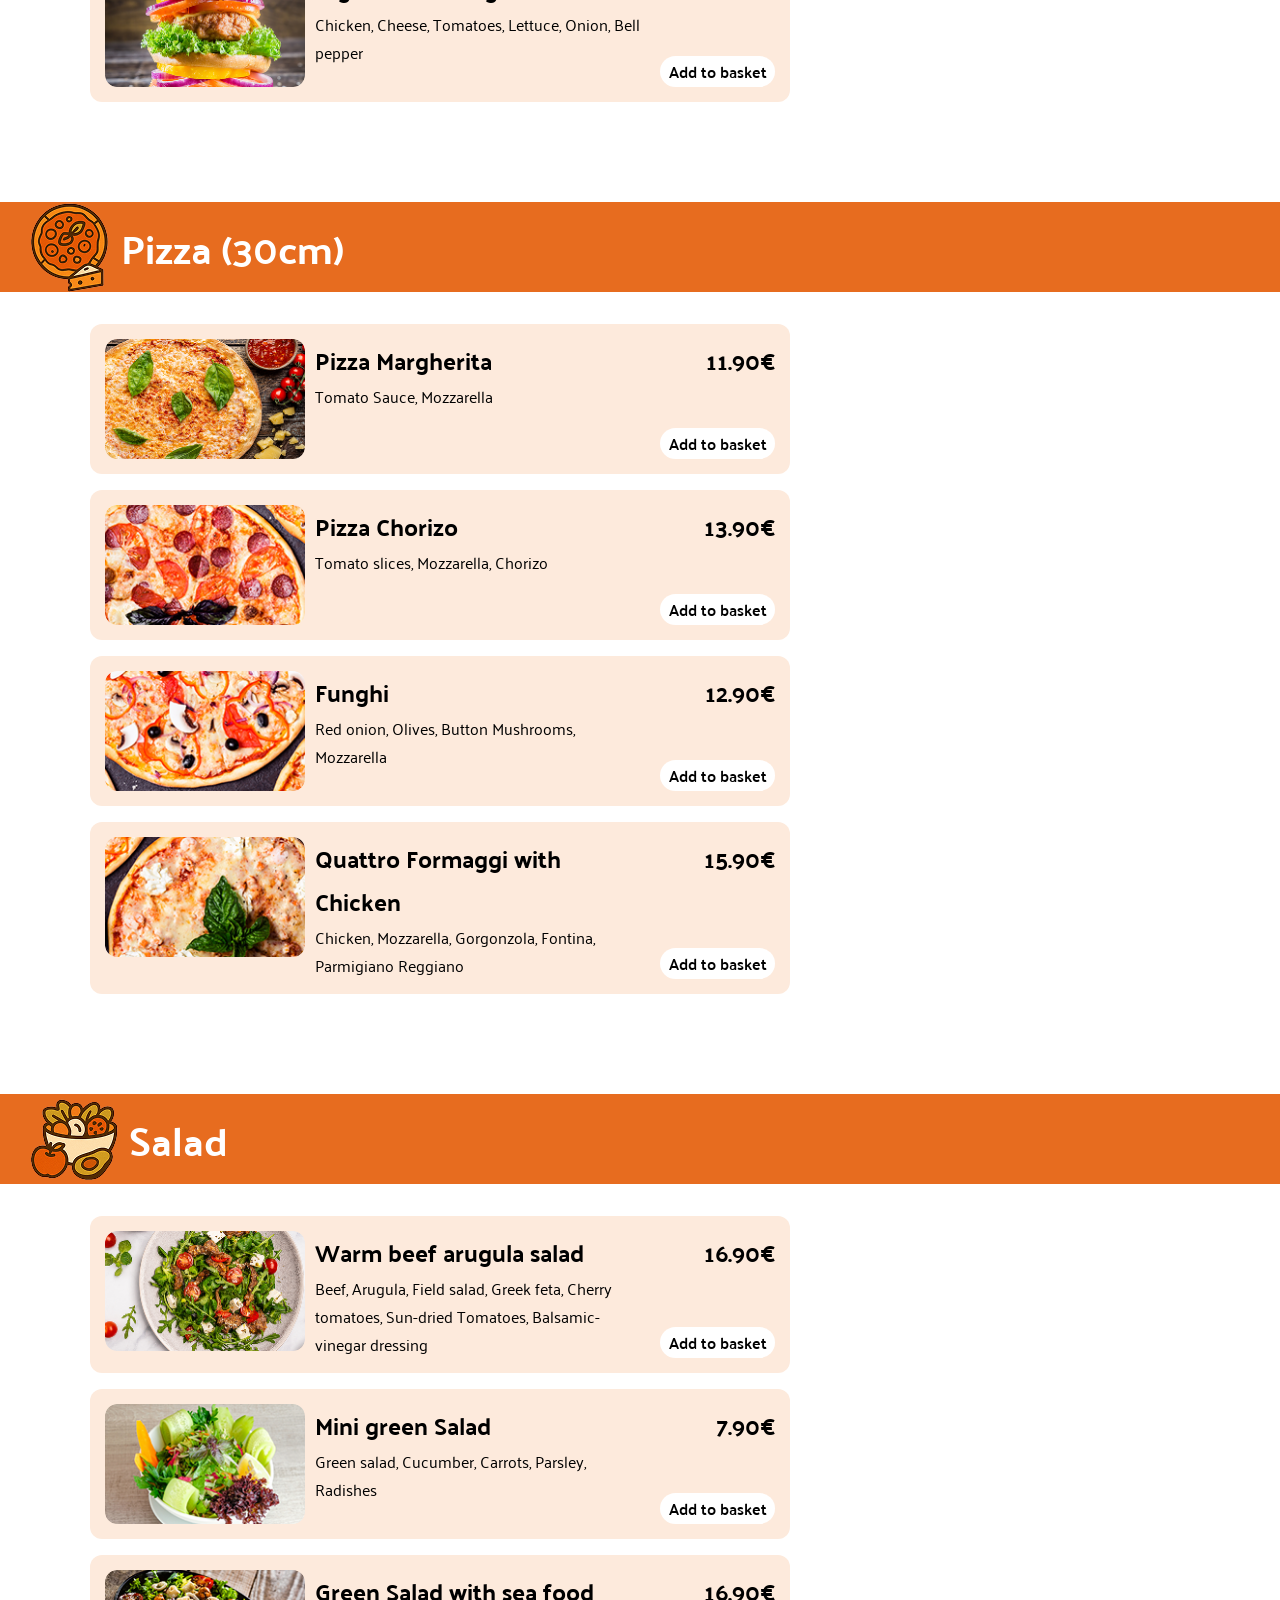
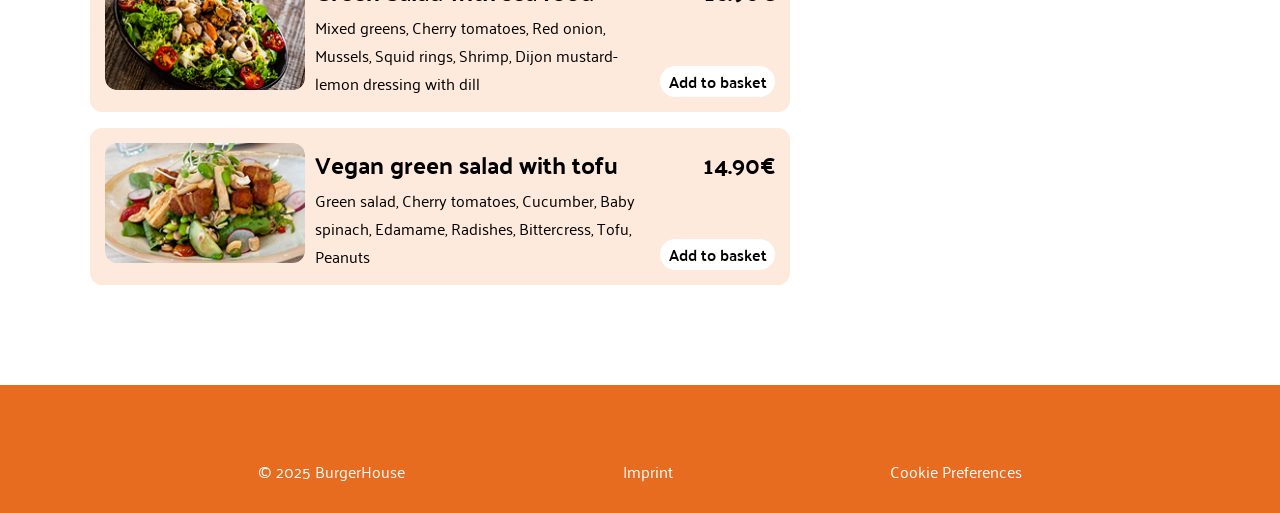
==== commit cf83cca9: "fix in index.html" ====
--- a/index.html
+++ b/index.html
@@ -136,11 +136,11 @@
             <a href="">Cookie Preferences</a>
         </div>
         <nav class="nav_bar">
-            <a href="#top"><button class="nav_button"><img src="/assets/icons/Home.svg" alt="Haus Logo"></button></a>
-            <button class="nav_button"><img src="/assets/icons/Profile.svg" alt="Profil Logo"></button>
-            <button class="nav_button"><img src="/assets/icons/orders.svg" alt="Bestell Logo"></button>
+            <a href="#top"><button class="nav_button"><img src="./assets/icons/Home.svg" alt="Haus Logo"></button></a>
+            <button class="nav_button"><img src="./assets/icons/Profile.svg" alt="Profil Logo"></button>
+            <button class="nav_button"><img src="./assets/icons/orders.svg" alt="Bestell Logo"></button>
             <button class="nav_button" id="basket_button" onclick="openBasketDialog()"><img
-                    src="/assets/icons/basket.svg" alt="Warenkorb Logo" id="basket_icon"></button>
+                    src="./assets/icons/basket.svg" alt="Warenkorb Logo" id="basket_icon"></button>
         </nav>
     </footer>
 </body>
--- a/styles/styles.css
+++ b/styles/styles.css
@@ -4,32 +4,42 @@
 
 .landing_section {
     display: flex;
+    align-items: center;
+    flex-direction: column;
+}
+
+.hero {
+    width: 100%;
+    max-width: 1440px;
+    margin: 0 auto;
+    overflow: hidden;
+}
+
+.hero img {
+    width: 100%;
+    height: auto;
+    display: block;
+}
+
+.headline_content {
+    display: flex;
+    flex-direction: column;
     justify-content: center;
     align-items: center;
-    height: 100vh;
-}
-
-.hero {
-    position: absolute;
-    top: 120px;
-    z-index: -1;
-    display: flex;
-    justify-content: center;
-    align-items: center;
-    object-fit: cover;
-    overflow: hidden;
+    width: 100%;
     max-width: 1440px;
-}
-
-.headline_content {
-    display: flex;
-    flex-direction: column;
-    justify-content: center;
-    align-items: center;
+    padding-bottom: 50px;
 }
 
 .burger_house_logo {
-    padding-top: 300px;
+    width: min(20vw, 300px);
+    transform: translateY(-50%);
+    margin-bottom: calc(min(20vw, 300px) / -2);
+}
+
+.burger_house_logo img {
+    width: 100%;
+    display: block;
 }
 
 .headline {
@@ -69,6 +79,8 @@
 
 .main_content_section {
     display: flex;
+    max-width: 1440px;
+    margin: 0 auto;
 }
 
 .menu_section {
@@ -90,8 +102,8 @@
     position: absolute;
     top: 0;
     left: 0;
+    width: calc(100% + 400px);
     height: 90px;
-    width: 100vw;
     background-color: rgba(231, 108, 31, 1);
 }
 
@@ -99,7 +111,7 @@
     position: absolute;
     display: flex;
     align-items: center;
-    padding-left: 10%;
+    padding-left: 30px;
     gap: 10px;
 }
 
--- a/styles/header.css
+++ b/styles/header.css
@@ -4,6 +4,9 @@
     align-items: center;
     justify-content: center;
     height: 128px;
+    width: 100%;
+    max-width: 1440px;
+    margin: 0 auto;
 }
 
 .header_container {
@@ -11,6 +14,7 @@
     justify-content: space-between;
     align-items: center;
     width: 1440px;
+    padding: 0 30px 0 30px;
 }
 
 .header_container > img {
--- a/styles/footer.css
+++ b/styles/footer.css
@@ -3,6 +3,9 @@
     background-color: rgba(231, 108, 31, 1);
     justify-content: center;
     height: 128px;
+    width: 100%;
+    max-width: 1440px;
+    margin: 0 auto;
 }
 
 .footer_container {
--- a/styles/media.css
+++ b/styles/media.css
@@ -1,13 +1,3 @@
-@media screen and (max-width: 1300px) {
-
-    header {
-        padding-left: 30px;
-        padding-right: 30px;
-    }
-
-}
-
-
 @media screen and (max-width: 1150px) {
 
     h1 {
@@ -41,6 +31,7 @@
 
     .section_headline_background {
         height: 60px;
+        width: calc(100% + 300px);
     }
 
     .menu_section {
@@ -96,6 +87,10 @@
         font-size: 20px;
     }
 
+    .section_headline_background {
+        width: calc(100% + 250px);
+    }
+
     .menu_section {
         width: calc(100% - 250px);
     }
@@ -143,10 +138,18 @@
 
 @media screen and (max-width: 768px) {
 
+    .burger_button {
+        display: none;
+    }
+
     .basket_section {
         display: none;
     }
 
+    .section_headline_background {
+        width: 100%;
+    }
+
     .headline_content>h3 {
         text-align: center;
     }
@@ -166,90 +169,6 @@
 
     .menu_box {
         width: 450px;
-    }
-
-}
-
-@media screen and (max-width: 480px) {
-
-    header {
-        height: 80px;
-    }
-
-    .landing_section {
-        height: 700px;
-    }
-
-    .hero {
-        height: 350px;
-        top: 80px;
-    }
-
-    .burger_button {
-        display: none;
-    }
-
-    .burger_house_logo {
-        padding-top: 200px;
-    }
-
-    .burger_house_logo>img {
-        width: 120px;
-        height: 120px;
-    }
-
-    .headline {
-        flex-direction: column-reverse;
-        gap: 0;
-    }
-
-    .headline>img {
-        width: 110px;
-        height: 30px;
-    }
-
-    h2>span {
-        display: none;
-    }
-
-    .section_headline_content {
-        flex-direction: column;
-        padding: 0;
-        gap: 0;
-    }
-
-    .section_headline {
-        align-items: flex-end;
-        justify-content: center;
-        padding-bottom: 30px;
-    }
-
-    .section_headline_content>h2 {
-        line-height: 1.2;
-        padding-bottom: 10px;
-    }
-
-    .menu_box {
-        flex-direction: column;
-        width: 310px;
-        padding: 10px;
-    }
-
-    .menu_content {
-        flex-direction: column;
-
-    }
-
-    .menu_image {
-        width: 290px;
-        height: 80px;
-        object-fit: cover;
-        overflow: hidden;
-        border-radius: 12px;
-    }
-
-    .right_content {
-        flex-direction: row;
     }
 
     .footer_container {
@@ -304,4 +223,71 @@
         width: 90%;
         max-width: 90%;
     }
+
+}
+
+@media screen and (max-width: 480px) {
+
+    header {
+        height: 80px;
+    }
+
+    .landing_section {
+        height: 475px;
+    }
+
+    .headline {
+        flex-direction: column-reverse;
+        gap: 0;
+    }
+
+    .headline>img {
+        width: 110px;
+        height: 30px;
+    }
+
+    h2>span {
+        display: none;
+    }
+
+    .section_headline_content {
+        flex-direction: column;
+        padding: 0;
+        gap: 0;
+    }
+
+    .section_headline {
+        align-items: flex-end;
+        justify-content: center;
+        padding-bottom: 30px;
+    }
+
+    .section_headline_content>h2 {
+        line-height: 1.2;
+        padding-bottom: 10px;
+    }
+
+    .menu_box {
+        flex-direction: column;
+        width: 310px;
+        padding: 10px;
+    }
+
+    .menu_content {
+        flex-direction: column;
+
+    }
+
+    .menu_image {
+        width: 290px;
+        height: 80px;
+        object-fit: cover;
+        overflow: hidden;
+        border-radius: 12px;
+    }
+
+    .right_content {
+        flex-direction: row;
+    }
+
 }
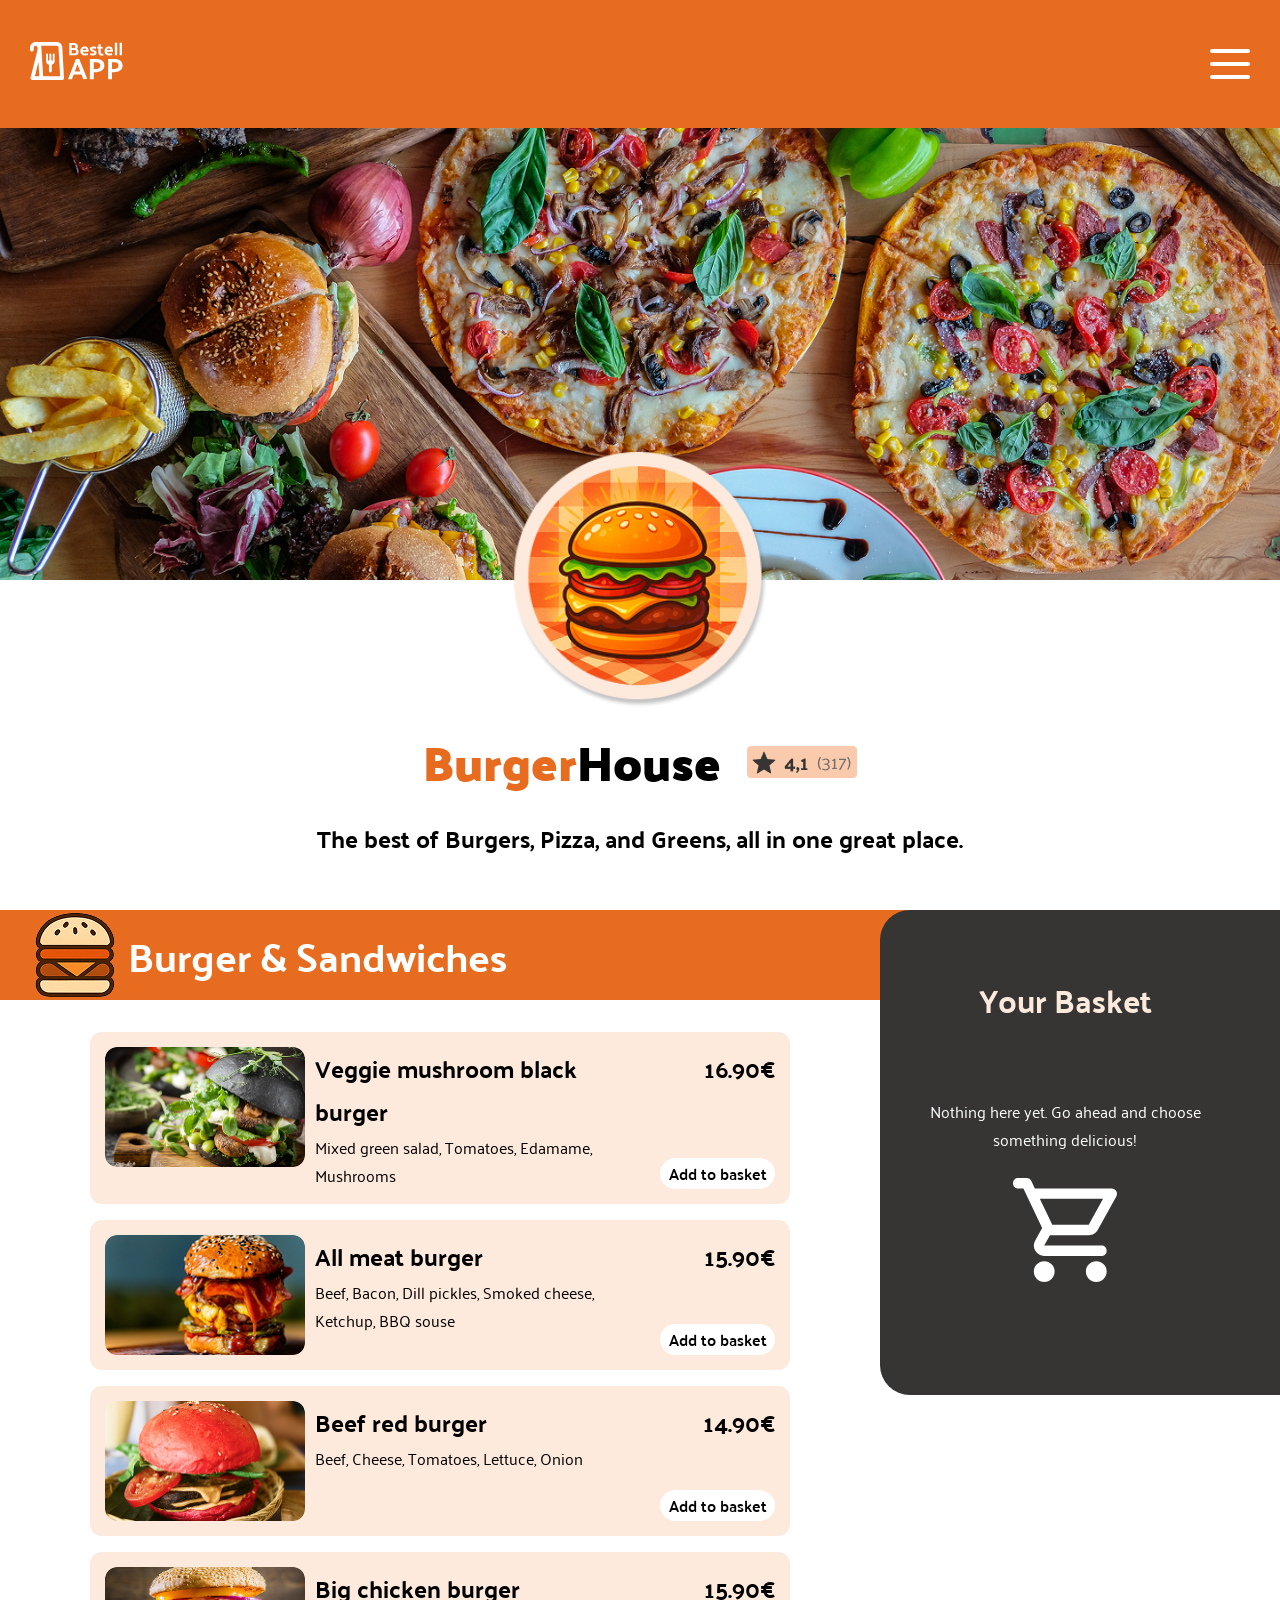
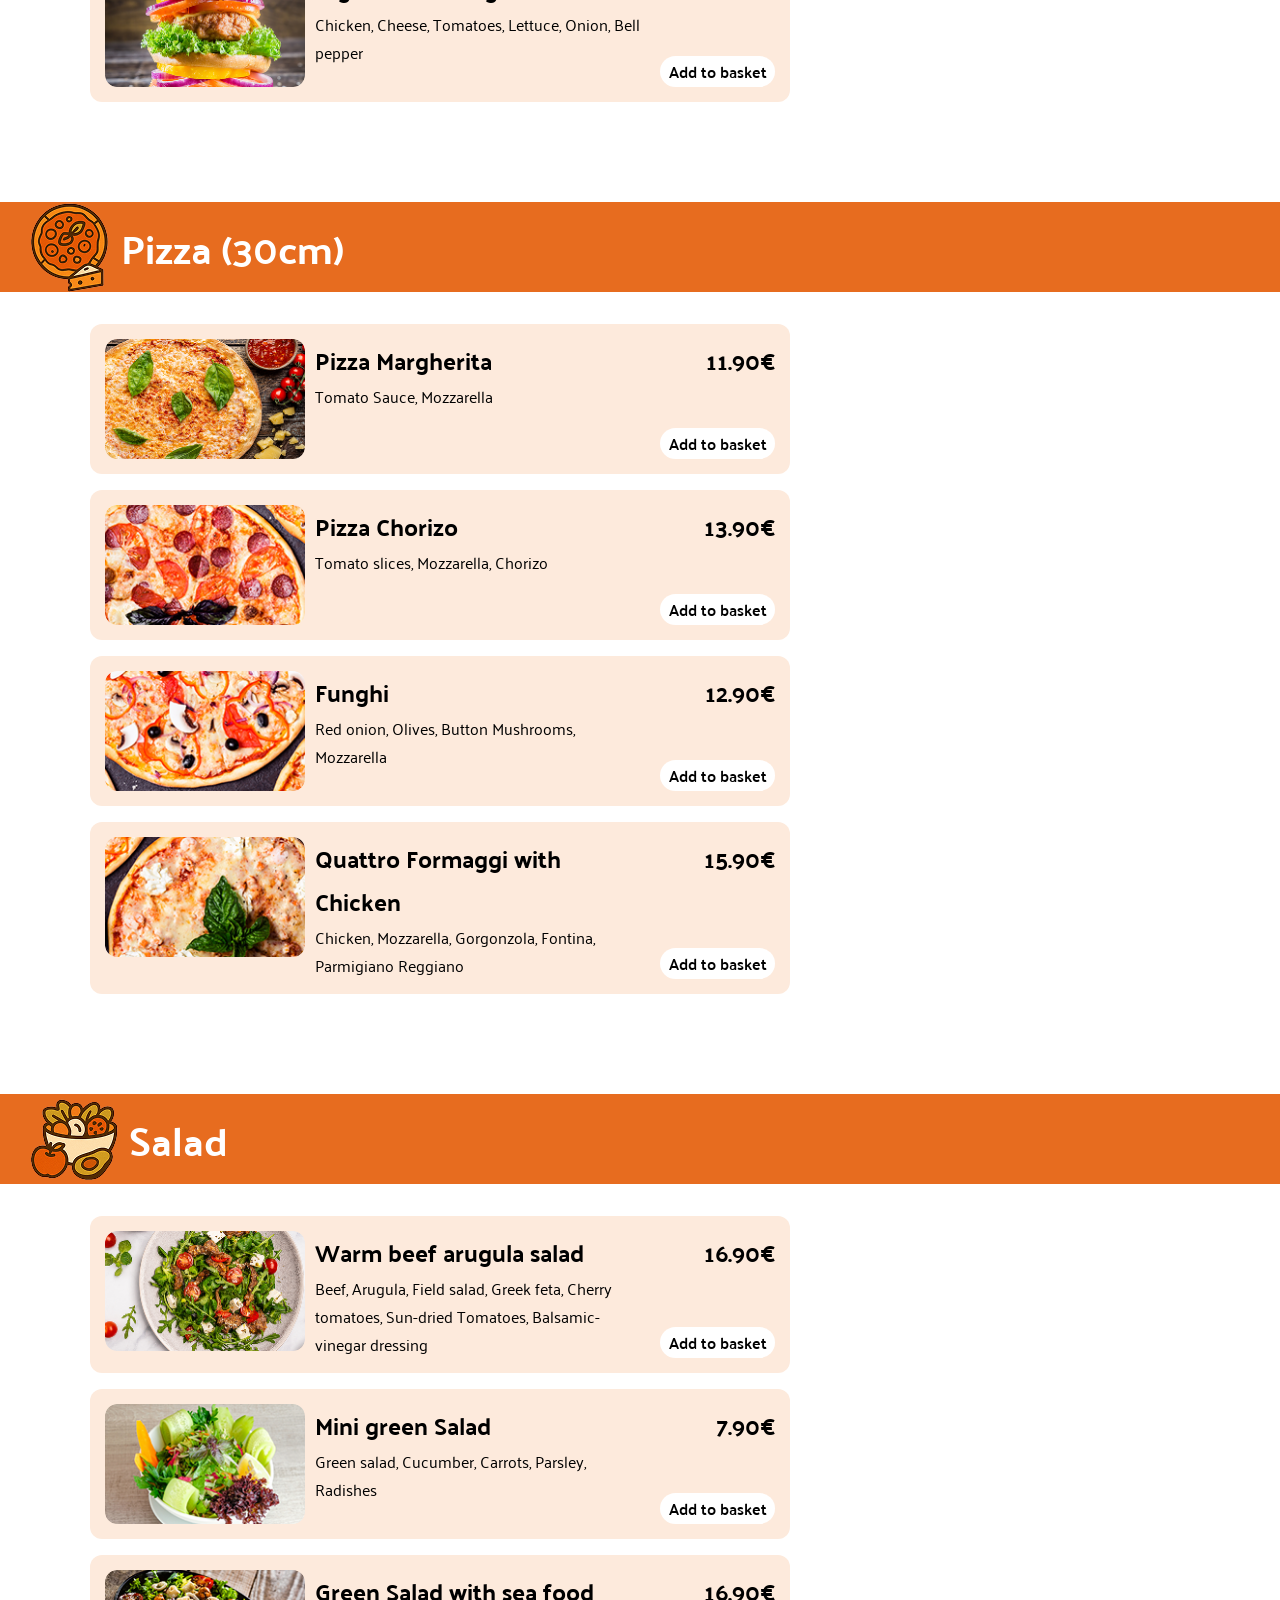
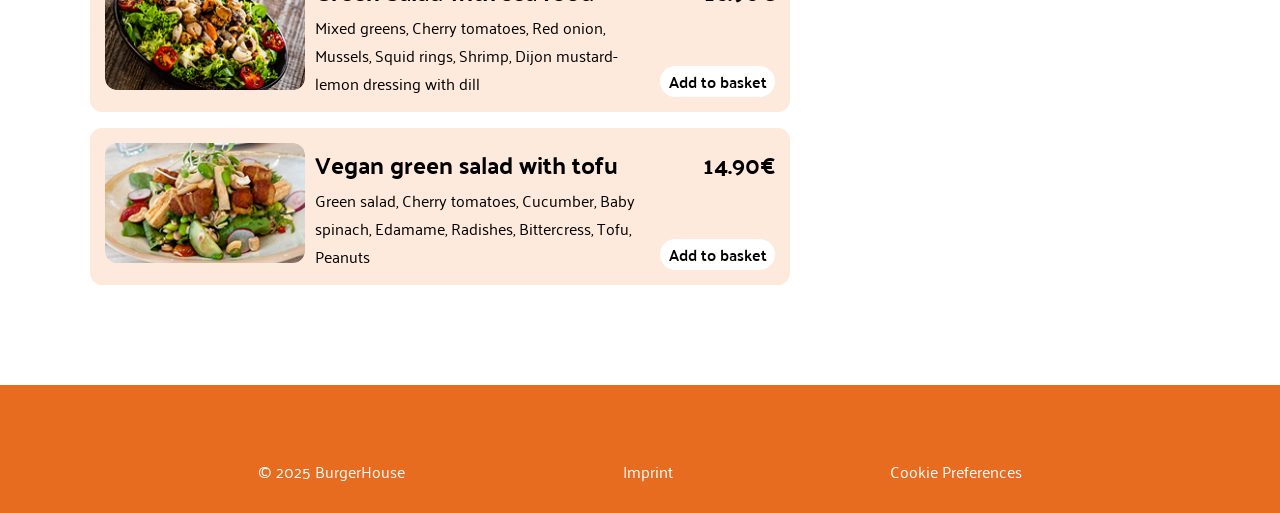
==== commit ae9c19d8: "count menu in mobile" ====
--- a/index.html
+++ b/index.html
@@ -139,8 +139,10 @@
             <a href="#top"><button class="nav_button"><img src="./assets/icons/Home.svg" alt="Haus Logo"></button></a>
             <button class="nav_button"><img src="./assets/icons/Profile.svg" alt="Profil Logo"></button>
             <button class="nav_button"><img src="./assets/icons/orders.svg" alt="Bestell Logo"></button>
-            <button class="nav_button" id="basket_button" onclick="openBasketDialog()"><img
-                    src="./assets/icons/basket.svg" alt="Warenkorb Logo" id="basket_icon"></button>
+            <button class="nav_button" id="basket_button" onclick="openBasketDialog()">
+                <img src="/assets/icons/basket.svg" alt="Warenkorb Logo" id="basket_icon">
+                <span class="basket_count" id="basket_count"></span>
+            </button>
         </nav>
     </footer>
 </body>
--- a/styles/styles.css
+++ b/styles/styles.css
@@ -101,8 +101,8 @@
 .section_headline_background {
     position: absolute;
     top: 0;
-    left: 0;
-    width: calc(100% + 400px);
+    left: calc(-1 * max(0px, (100vw - 1440px) / 2));
+    width: 100vw;
     height: 90px;
     background-color: rgba(231, 108, 31, 1);
 }
@@ -254,4 +254,17 @@
     to {
         transform: translateY(100%);
     }
+}
+
+.basket_content.basket_empty .prices,
+.basket_content.basket_empty .buy_button {
+    display: none;
+}
+
+.empty_basket {
+    display: flex;
+    flex-direction: column;
+    align-items: center;
+    gap: 12px;
+    padding: 40px 0;
 }
--- a/styles/basket.css
+++ b/styles/basket.css
@@ -12,6 +12,22 @@
     background-color: rgba(54, 53, 52, 1);
     border-top-left-radius: 30px;
     border-bottom-left-radius: 30px;
+}
+
+.empty_basket {
+    display: flex;
+    justify-content: center;
+    align-items: center;
+}
+
+.empty_basket p {
+    color: white;
+    text-align: center;
+}
+
+.empty_basket img {
+    width: 130px;
+    height: 130px;
 }
 
 .basket_content {
@@ -48,10 +64,12 @@
 .basket_menu_content {
     display: flex;
     justify-content: space-between;
+    align-items: center;
 }
 
 .basket_menu_content p {
     font-weight: 700;
+    font-size: 22px;
 }
 
 .prices {
@@ -75,4 +93,38 @@
 .selection_field > p {
     font-size: 24px;
     padding: 0px 3px 5px 3px;
+}
+
+.basket_menu_header {
+    display: flex;
+    justify-content: space-between;
+    align-items: flex-start;
+    width: 100%;
+}
+
+.basket_menu_header h3 {
+    max-width: 280px;
+    color: black;
+}
+
+.delete_button {
+    width: 20px;
+    height: 20px;
+    margin-top: 15px;
+    background: url('../assets/icons/trash.svg') no-repeat center;
+    background-size: contain;
+    border: none;
+    cursor: pointer;
+    visibility: hidden;
+}
+
+.delete_button.visible {
+    visibility: visible;
+}
+
+.selection_button {
+    border: none;
+    background: none;
+    font-size: 24px;
+    cursor: pointer;
 }
--- a/styles/header.css
+++ b/styles/header.css
@@ -5,7 +5,6 @@
     justify-content: center;
     height: 128px;
     width: 100%;
-    max-width: 1440px;
     margin: 0 auto;
 }
 
--- a/styles/footer.css
+++ b/styles/footer.css
@@ -4,7 +4,6 @@
     justify-content: center;
     height: 128px;
     width: 100%;
-    max-width: 1440px;
     margin: 0 auto;
 }
 
@@ -27,4 +26,29 @@
     height: 80px;
     width: 100%;
     background-color: rgba(54, 53, 52, 1);
+}
+
+.nav_button {
+    position: relative;
+}
+
+.basket_count {
+    position: absolute;
+    top: -4px;
+    right: -4px;
+    background-color: rgba(231, 108, 31, 1);
+    color: white;
+    font-size: 12px;
+    font-weight: 700;
+    min-width: 18px;
+    height: 18px;
+    border-radius: 50%;
+    display: none;
+    align-items: center;
+    justify-content: center;
+    padding: 0 4px;
+}
+
+.basket_count.visible {
+    display: flex;
 }
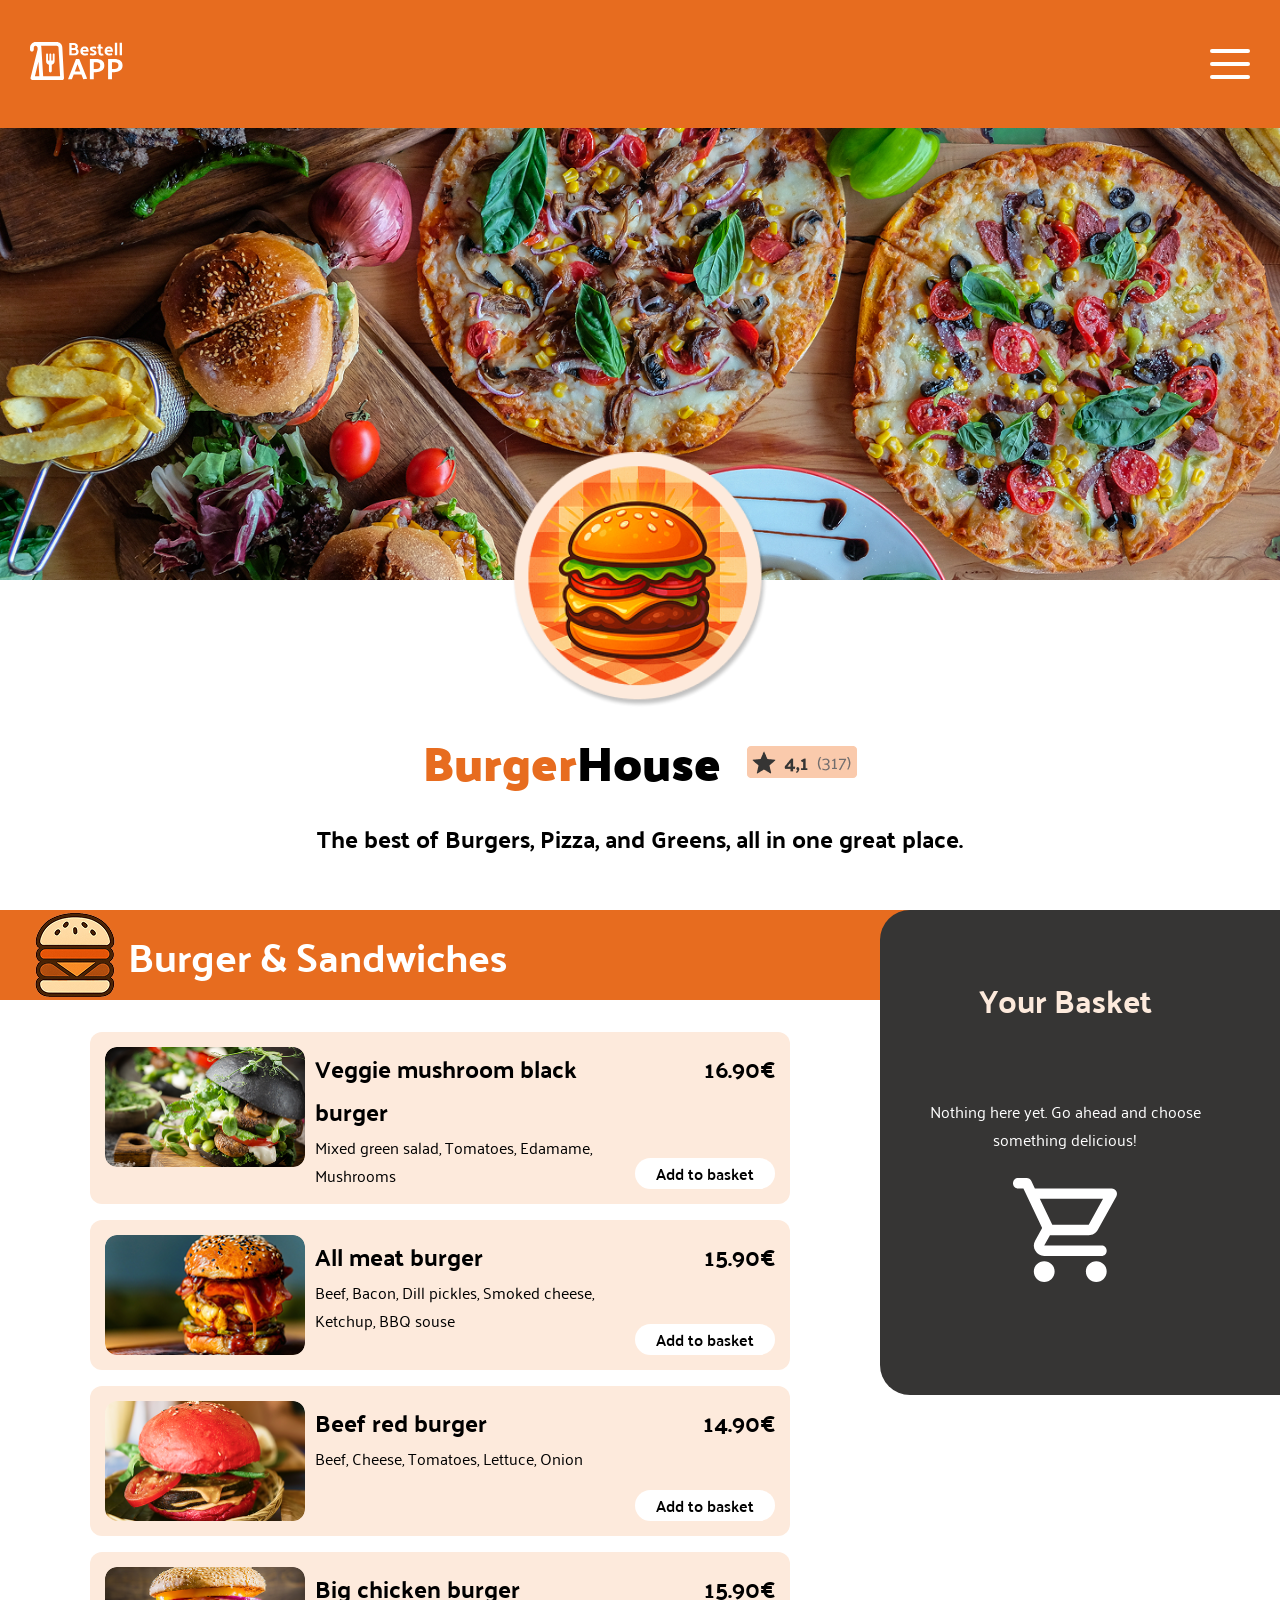
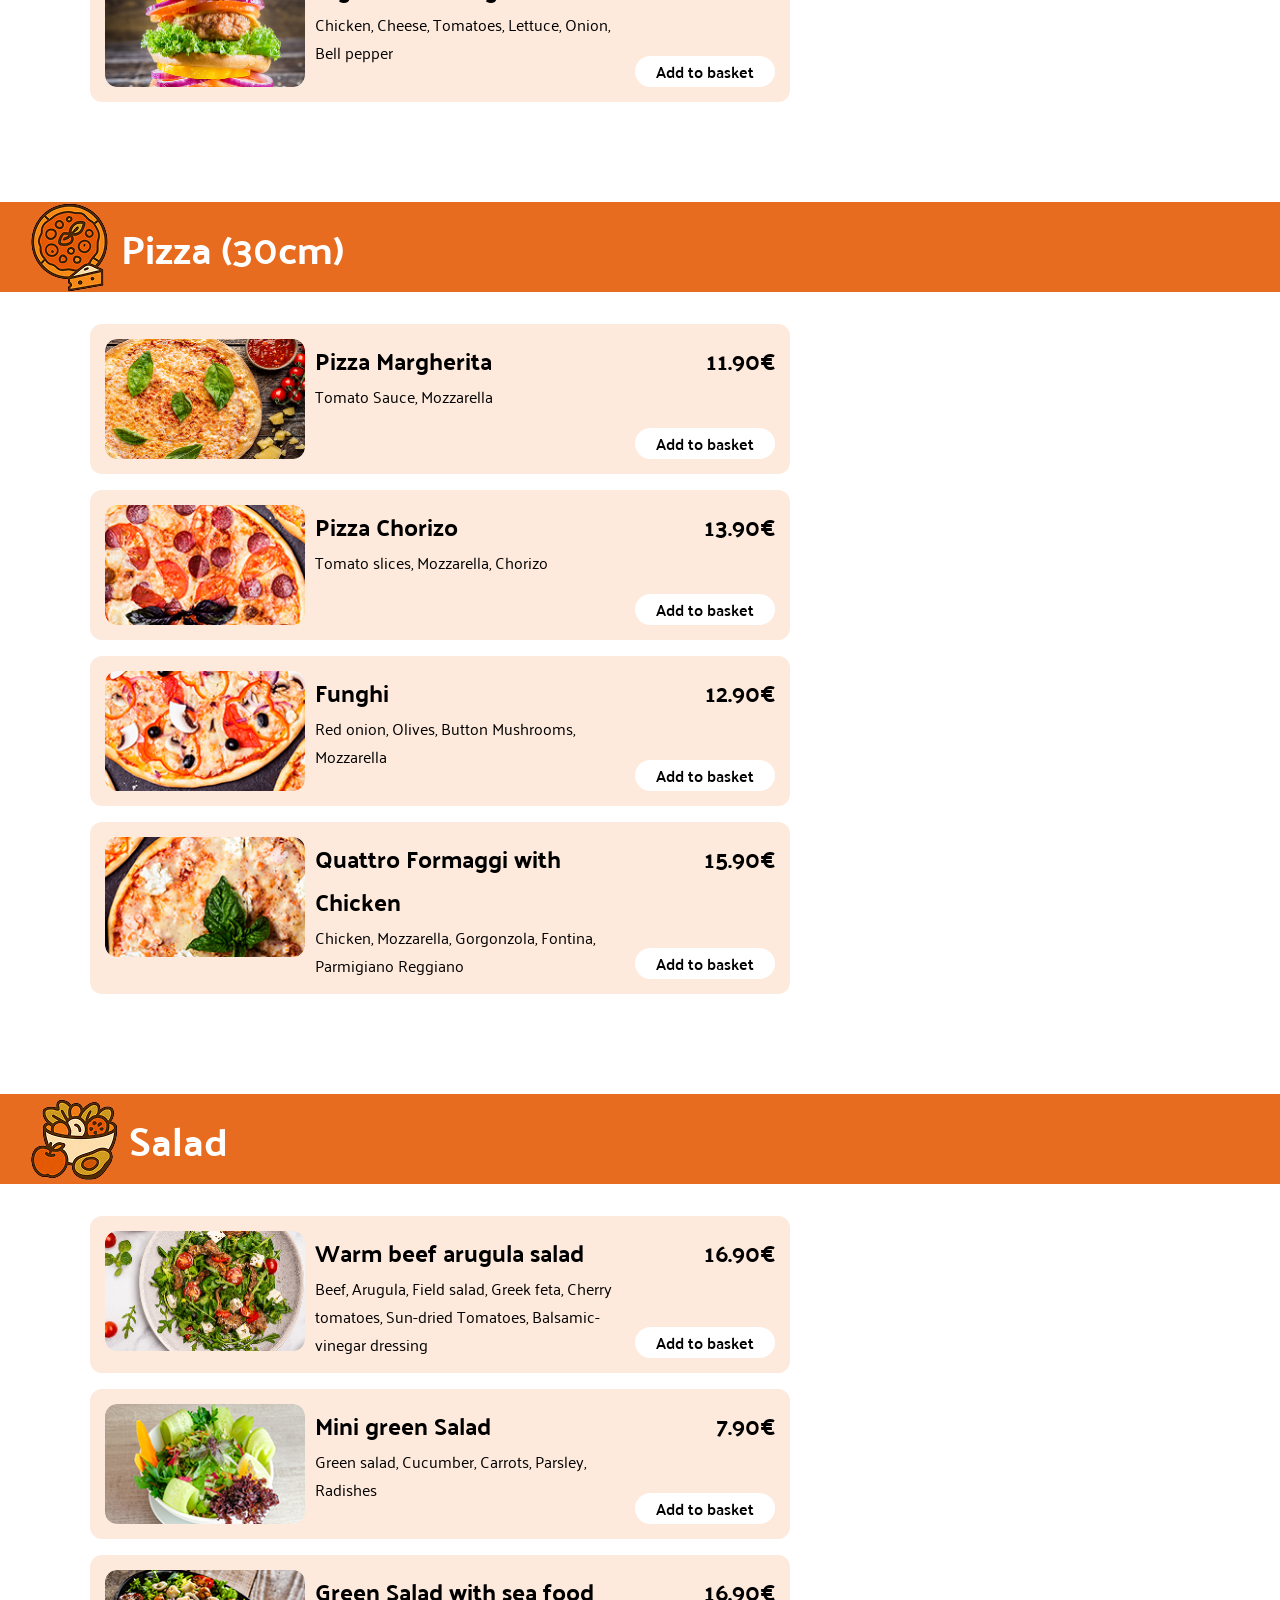
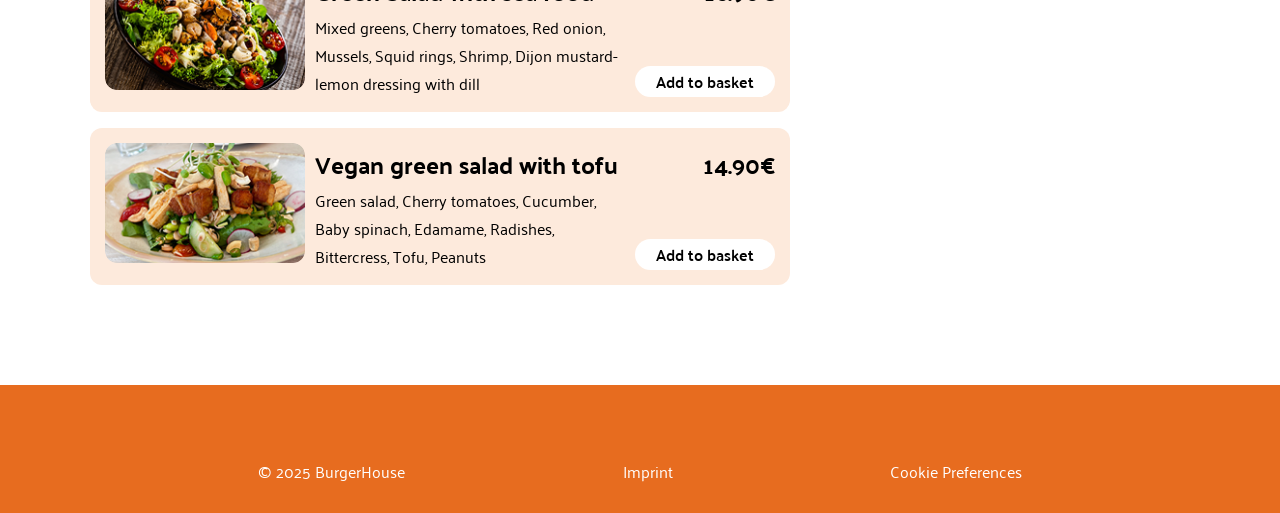
==== commit 6b891b36: "fix error" ====
--- a/index.html
+++ b/index.html
@@ -140,7 +140,7 @@
             <button class="nav_button"><img src="./assets/icons/Profile.svg" alt="Profil Logo"></button>
             <button class="nav_button"><img src="./assets/icons/orders.svg" alt="Bestell Logo"></button>
             <button class="nav_button" id="basket_button" onclick="openBasketDialog()">
-                <img src="/assets/icons/basket.svg" alt="Warenkorb Logo" id="basket_icon">
+                <img src="./assets/icons/basket.svg" alt="Warenkorb Logo" id="basket_icon">
                 <span class="basket_count" id="basket_count"></span>
             </button>
         </nav>
--- a/styles/styles.css
+++ b/styles/styles.css
@@ -1,5 +1,12 @@
 body {
     overflow-x: hidden;
+}
+
+body.dialog_open {
+    overflow: hidden;
+    position: fixed;
+    width: 100%;
+    top: var(--scroll-lock-top, 0px);
 }
 
 .landing_section {
@@ -158,6 +165,8 @@
     flex-direction: column;
     align-items: flex-end;
     justify-content: space-between;
+    width: 140px;
+    flex-shrink: 0;
 }
 
 .price {
@@ -210,13 +219,15 @@
 }
 
 .basket_dialog_mobile {
+    flex-direction: column;
+    overflow: hidden;
     border: none;
     padding: 0;
     margin: 0 auto;
     width: 90%;
     max-width: 90%;
     height: auto;
-    max-height: 90vh;
+    max-height: min(90vh, calc(100vh - 100px));
     position: fixed;
     bottom: 80px;
     left: 0;
@@ -226,6 +237,10 @@
     background-color: rgba(54, 53, 52, 1);
 }
 
+.basket_dialog_mobile[open] {
+    display: flex;
+}
+
 .basket_dialog_mobile::backdrop {
     background: rgba(0, 0, 0, 0.5);
 }
--- a/styles/basket.css
+++ b/styles/basket.css
@@ -7,8 +7,11 @@
     position: sticky;
     top: 20px;
     display: flex;
+    flex-direction: column;
     width: 400px;
     height: fit-content;
+    max-height: 90vh;
+    overflow: hidden;
     background-color: rgba(54, 53, 52, 1);
     border-top-left-radius: 30px;
     border-bottom-left-radius: 30px;
@@ -33,7 +36,8 @@
 .basket_content {
     display: flex;
     width: 340px;
-    height: auto;
+    flex: 1;
+    min-height: 0;
     flex-direction: column;
     align-items: center;
     padding-left: 30px;
@@ -82,6 +86,9 @@
     display: flex;
     flex-direction: column;
     gap: 8px;
+    flex: 1;
+    min-height: 0;
+    overflow-y: auto;
 }
 
 .selection_field {
@@ -127,4 +134,34 @@
     background: none;
     font-size: 24px;
     cursor: pointer;
+}
+
+.selection_button.delete_icon {
+    font-size: 0;
+    width: 20px;
+    height: 20px;
+    background: url('../assets/icons/trash.svg') no-repeat center;
+    background-size: contain;
+}
+
+.menu_in_basket {
+    scrollbar-width: thin;
+    scrollbar-color: rgba(253, 234, 220, 0.5) transparent;
+}
+
+.menu_in_basket::-webkit-scrollbar {
+    width: 6px;
+}
+
+.menu_in_basket::-webkit-scrollbar-track {
+    background: transparent;
+}
+
+.menu_in_basket::-webkit-scrollbar-thumb {
+    background-color: rgba(253, 234, 220, 0.5);
+    border-radius: 10px;
+}
+
+.menu_in_basket::-webkit-scrollbar-thumb:hover {
+    background-color: rgba(253, 234, 220, 0.8);
 }
--- a/styles/assets.css
+++ b/styles/assets.css
@@ -27,7 +27,10 @@
     font-weight: 600;
     justify-content: center;
     align-items: center;
-    width: 115px;
+    width: 100%;
+    box-sizing: border-box;
+    text-align: center;
+    white-space: nowrap;
     cursor: pointer;
 }
 
--- a/styles/media.css
+++ b/styles/media.css
@@ -200,11 +200,17 @@
 
     .basket_container {
         width: 100%;
+        flex: 1;
+        min-height: 0;
+        display: flex;
+        flex-direction: column;
     }
 
     .basket_content {
         width: 100%;
         padding: 0 10px 30px 10px;
+        flex: 1;
+        min-height: 0;
     }
 
     .basket_content>h3 {
@@ -213,6 +219,13 @@
 
     .basket_menu_box {
         width: 100%;
+    }
+
+    .menu_in_basket {
+        flex: 1;
+        min-height: 0;
+        overflow-y: auto;
+        overscroll-behavior: contain;
     }
 
     .prices {
@@ -288,6 +301,13 @@
 
     .right_content {
         flex-direction: row;
+        justify-content: space-between;
+        width: 100%;
+    }
+
+    .right_content .add_button {
+        width: auto;
+        flex-shrink: 0;
     }
 
 }
